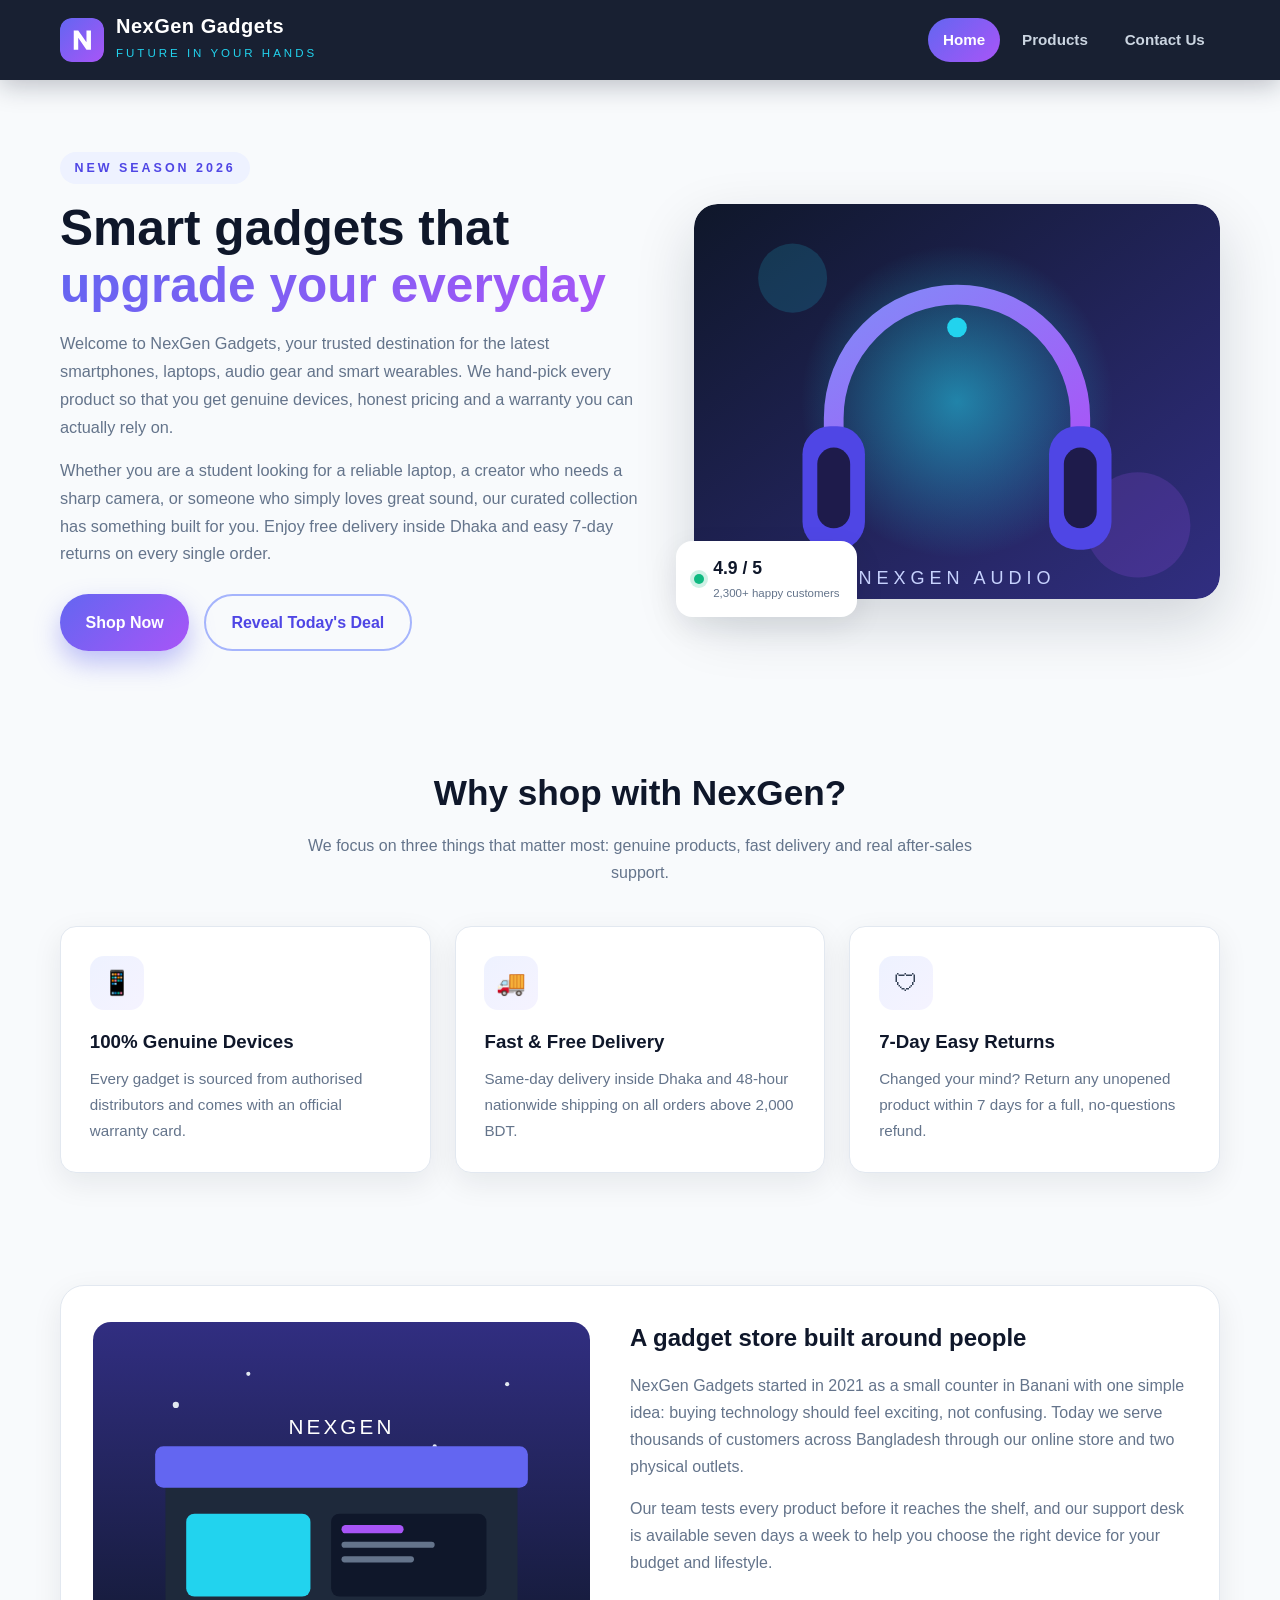
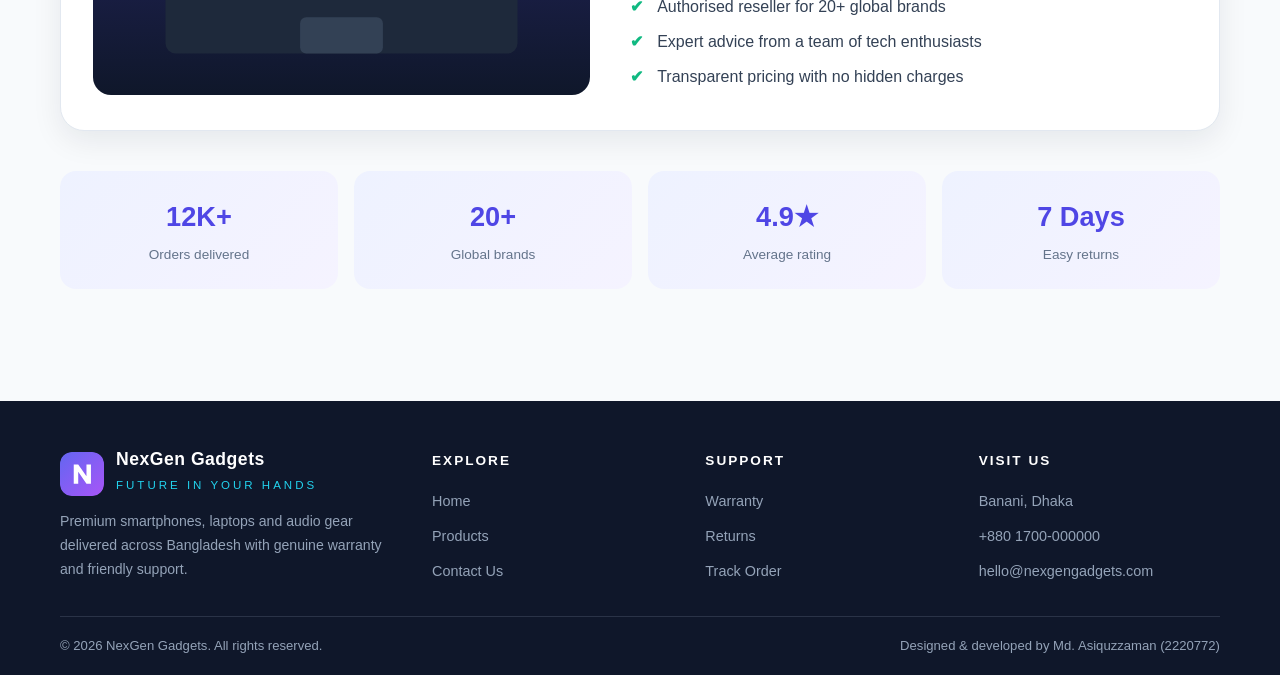
==== index.html @ f7aaba7d "Build home page with flex hero, feature cards, story section and 2 onclick buttons" ====
<!DOCTYPE html>
<html lang="en">
<head>
    <meta charset="UTF-8">
    <meta name="viewport" content="width=device-width, initial-scale=1.0">
    <meta name="description" content="NexGen Gadgets - premium smartphones, laptops, audio gear and wearables at the best prices in Bangladesh.">
    <title>NexGen Gadgets - Home</title>
    <link rel="stylesheet" href="style.css">
</head>
<body>
<!-- Md. Asiquzzaman, ID: 2220772 -->

    <header class="site-header">
        <div class="container header-inner">
            <a class="brand" href="index.html">
                <img src="images/logo.svg" alt="NexGen Gadgets logo">
                <div class="brand-text">
                    <h1>NexGen Gadgets</h1>
                    <span>Future In Your Hands</span>
                </div>
            </a>
            <nav class="navbar" aria-label="Main navigation">
                <ul>
                    <li><a class="active" href="index.html">Home</a></li>
                    <li><a href="products.html">Products</a></li>
                    <li><a href="contact.html">Contact Us</a></li>
                </ul>
            </nav>
        </div>
    </header>

    <main>
        <section class="container hero">
            <div class="hero-text">
                <span class="eyebrow">New Season 2026</span>
                <h2>Smart gadgets that <span>upgrade your everyday</span></h2>
                <p>
                    Welcome to NexGen Gadgets, your trusted destination for the latest
                    smartphones, laptops, audio gear and smart wearables. We hand-pick every
                    product so that you get genuine devices, honest pricing and a warranty
                    you can actually rely on.
                </p>
                <p>
                    Whether you are a student looking for a reliable laptop, a creator who
                    needs a sharp camera, or someone who simply loves great sound, our
                    curated collection has something built for you. Enjoy free delivery inside
                    Dhaka and easy 7-day returns on every single order.
                </p>
                <div class="hero-actions">
                    <button class="btn btn-primary" onclick="goToProducts()">Shop Now</button>
                    <button class="btn btn-outline" onclick="showDeal()">Reveal Today's Deal</button>
                </div>
            </div>
            <div class="hero-media">
                <img src="images/hero.svg" alt="Premium NexGen wireless headphones">
                <div class="hero-badge">
                    <span class="dot"></span>
                    <div>
                        <strong>4.9 / 5</strong>
                        <small>2,300+ happy customers</small>
                    </div>
                </div>
            </div>
        </section>

        <section class="container section" aria-labelledby="why-title">
            <div class="section-head">
                <h2 id="why-title">Why shop with NexGen?</h2>
                <p>We focus on three things that matter most: genuine products, fast delivery and real after-sales support.</p>
            </div>
            <div class="feature-row">
                <article class="feature-card">
                    <div class="feature-icon" aria-hidden="true">&#128241;</div>
                    <h3>100% Genuine Devices</h3>
                    <p>Every gadget is sourced from authorised distributors and comes with an official warranty card.</p>
                </article>
                <article class="feature-card">
                    <div class="feature-icon" aria-hidden="true">&#128666;</div>
                    <h3>Fast &amp; Free Delivery</h3>
                    <p>Same-day delivery inside Dhaka and 48-hour nationwide shipping on all orders above 2,000 BDT.</p>
                </article>
                <article class="feature-card">
                    <div class="feature-icon" aria-hidden="true">&#128737;</div>
                    <h3>7-Day Easy Returns</h3>
                    <p>Changed your mind? Return any unopened product within 7 days for a full, no-questions refund.</p>
                </article>
            </div>
        </section>

        <section class="container section" aria-labelledby="story-title">
            <div class="story">
                <div class="story-media">
                    <img src="images/contact-store.svg" alt="NexGen Gadgets flagship store at night">
                </div>
                <div class="story-body">
                    <h2 id="story-title">A gadget store built around people</h2>
                    <p>
                        NexGen Gadgets started in 2021 as a small counter in Banani with one simple
                        idea: buying technology should feel exciting, not confusing. Today we serve
                        thousands of customers across Bangladesh through our online store and two
                        physical outlets.
                    </p>
                    <p>
                        Our team tests every product before it reaches the shelf, and our support
                        desk is available seven days a week to help you choose the right device for
                        your budget and lifestyle.
                    </p>
                    <ul class="story-list">
                        <li>Authorised reseller for 20+ global brands</li>
                        <li>Expert advice from a team of tech enthusiasts</li>
                        <li>Transparent pricing with no hidden charges</li>
                    </ul>
                </div>
            </div>
            <div class="stats">
                <div class="stat"><strong>12K+</strong><span>Orders delivered</span></div>
                <div class="stat"><strong>20+</strong><span>Global brands</span></div>
                <div class="stat"><strong>4.9&#9733;</strong><span>Average rating</span></div>
                <div class="stat"><strong>7 Days</strong><span>Easy returns</span></div>
            </div>
        </section>
    </main>

    <footer class="site-footer">
        <div class="container footer-inner">
            <div class="footer-brand">
                <a class="brand" href="index.html">
                    <img src="images/logo.svg" alt="NexGen Gadgets logo">
                    <div class="brand-text">
                        <h1>NexGen Gadgets</h1>
                        <span>Future In Your Hands</span>
                    </div>
                </a>
                <p>Premium smartphones, laptops and audio gear delivered across Bangladesh with genuine warranty and friendly support.</p>
            </div>
            <div class="footer-col">
                <h4>Explore</h4>
                <ul>
                    <li><a href="index.html">Home</a></li>
                    <li><a href="products.html">Products</a></li>
                    <li><a href="contact.html">Contact Us</a></li>
                </ul>
            </div>
            <div class="footer-col">
                <h4>Support</h4>
                <ul>
                    <li><a href="contact.html">Warranty</a></li>
                    <li><a href="contact.html">Returns</a></li>
                    <li><a href="contact.html">Track Order</a></li>
                </ul>
            </div>
            <div class="footer-col">
                <h4>Visit Us</h4>
                <ul>
                    <li><a href="contact.html">Banani, Dhaka</a></li>
                    <li><a href="contact.html">+880 1700-000000</a></li>
                    <li><a href="contact.html">hello@nexgengadgets.com</a></li>
                </ul>
            </div>
        </div>
        <div class="container footer-bottom">
            <span>&copy; 2026 NexGen Gadgets. All rights reserved.</span>
            <span>Designed &amp; developed by Md. Asiquzzaman (2220772)</span>
        </div>
    </footer>

    <div id="toast" class="toast" role="status" aria-live="polite"></div>
    <script src="script.js"></script>
</body>
</html>
---- style.css ----
/* ===========================================================
   NexGen Gadgets - Main Stylesheet
   Author: Md. Asiquzzaman (ID: 2220772)
   =========================================================== */

:root {
    --brand: #6366f1;
    --brand-dark: #4f46e5;
    --brand-light: #a5b4fc;
    --accent: #22d3ee;
    --violet: #a855f7;
    --ink: #0f172a;
    --ink-soft: #334155;
    --muted: #64748b;
    --bg: #f8fafc;
    --surface: #ffffff;
    --line: #e2e8f0;
    --success: #10b981;
    --radius: 16px;
    --shadow: 0 10px 30px rgba(15, 23, 42, 0.08);
    --shadow-lg: 0 24px 60px rgba(15, 23, 42, 0.16);
    --max: 1160px;
}

* {
    margin: 0;
    padding: 0;
    box-sizing: border-box;
}

html {
    scroll-behavior: smooth;
}

body {
    font-family: "Segoe UI", Arial, Helvetica, sans-serif;
    color: var(--ink-soft);
    background: var(--bg);
    line-height: 1.7;
    min-height: 100vh;
    display: flex;
    flex-direction: column;
}

img {
    max-width: 100%;
    display: block;
}

a {
    color: inherit;
    text-decoration: none;
}

main {
    flex: 1;
}

.container {
    width: min(100% - 2.5rem, var(--max));
    margin-inline: auto;
}

/* ---------- Header ---------- */
.site-header {
    background: rgba(15, 23, 42, 0.96);
    color: #ffffff;
    position: sticky;
    top: 0;
    z-index: 50;
    backdrop-filter: blur(8px);
    box-shadow: 0 6px 24px rgba(15, 23, 42, 0.25);
}

.header-inner {
    display: flex;
    align-items: center;
    justify-content: space-between;
    gap: 1rem;
    padding: 0.9rem 0;
    flex-wrap: wrap;
}

.brand {
    display: flex;
    align-items: center;
    gap: 0.75rem;
}

.brand img {
    width: 44px;
    height: 44px;
    border-radius: 12px;
}

.brand-text h1 {
    font-size: 1.25rem;
    letter-spacing: 0.5px;
    line-height: 1.2;
    color: #ffffff;
}

.brand-text span {
    font-size: 0.72rem;
    letter-spacing: 3px;
    text-transform: uppercase;
    color: var(--accent);
}

/* ---------- Navigation bar (with hover effect) ---------- */
.navbar ul {
    list-style: none;
    display: flex;
    align-items: center;
    gap: 0.4rem;
}

.navbar a {
    position: relative;
    display: inline-block;
    padding: 0.55rem 0.95rem;
    border-radius: 999px;
    font-weight: 600;
    font-size: 0.95rem;
    color: #cbd5e1;
    transition: color 0.25s ease, background-color 0.25s ease;
}

.navbar a::after {
    content: "";
    position: absolute;
    left: 0.95rem;
    right: 0.95rem;
    bottom: 0.3rem;
    height: 2px;
    background: linear-gradient(90deg, var(--accent), var(--violet));
    transform: scaleX(0);
    transform-origin: left;
    transition: transform 0.28s ease;
}

.navbar a:hover,
.navbar a:focus-visible {
    color: #ffffff;
    background: rgba(99, 102, 241, 0.22);
}

.navbar a:hover::after,
.navbar a:focus-visible::after {
    transform: scaleX(1);
}

.navbar a.active {
    color: #ffffff;
    background: linear-gradient(135deg, var(--brand), var(--violet));
}

.navbar a.active::after {
    display: none;
}

/* ---------- Buttons ---------- */
.btn {
    display: inline-flex;
    align-items: center;
    justify-content: center;
    gap: 0.5rem;
    border: none;
    cursor: pointer;
    font: inherit;
    font-weight: 700;
    padding: 0.8rem 1.6rem;
    border-radius: 999px;
    transition: transform 0.2s ease, box-shadow 0.25s ease, background 0.25s ease;
}

.btn:hover {
    transform: translateY(-2px);
}

.btn:active {
    transform: translateY(0);
}

.btn-primary {
    background: linear-gradient(135deg, var(--brand), var(--violet));
    color: #ffffff;
    box-shadow: 0 12px 26px rgba(99, 102, 241, 0.4);
}

.btn-primary:hover {
    box-shadow: 0 18px 34px rgba(168, 85, 247, 0.45);
}

.btn-outline {
    background: transparent;
    color: var(--brand-dark);
    border: 2px solid var(--brand-light);
}

.btn-outline:hover {
    background: var(--brand);
    color: #ffffff;
    border-color: var(--brand);
}

.btn-add {
    width: 100%;
    background: var(--ink);
    color: #ffffff;
    padding: 0.7rem 1rem;
    border-radius: 12px;
}

.btn-add:hover {
    background: linear-gradient(135deg, var(--brand), var(--violet));
}

/* ---------- Hero (display: flex) ---------- */
.hero {
    display: flex;
    align-items: center;
    justify-content: space-between;
    gap: 3rem;
    padding: 4.5rem 0 3.5rem;
    flex-wrap: wrap;
}

.hero-text {
    flex: 1 1 420px;
}

.hero-text .eyebrow {
    display: inline-block;
    font-size: 0.78rem;
    font-weight: 700;
    letter-spacing: 3px;
    text-transform: uppercase;
    color: var(--brand-dark);
    background: #eef2ff;
    padding: 0.35rem 0.9rem;
    border-radius: 999px;
    margin-bottom: 1rem;
}

.hero-text h2 {
    font-size: clamp(2rem, 4vw, 3.1rem);
    color: var(--ink);
    line-height: 1.15;
    margin-bottom: 1rem;
}

.hero-text h2 span {
    background: linear-gradient(135deg, var(--brand), var(--violet));
    -webkit-background-clip: text;
    background-clip: text;
    color: transparent;
}

.hero-text p {
    margin-bottom: 1rem;
    color: var(--muted);
    font-size: 1.02rem;
}

.hero-actions {
    display: flex;
    flex-wrap: wrap;
    gap: 0.9rem;
    margin-top: 1.6rem;
}

.hero-media {
    flex: 1 1 360px;
    position: relative;
}

.hero-media img {
    width: 100%;
    border-radius: 24px;
    box-shadow: var(--shadow-lg);
}

.hero-badge {
    position: absolute;
    bottom: -18px;
    left: -18px;
    background: var(--surface);
    border-radius: 16px;
    padding: 0.8rem 1.1rem;
    box-shadow: var(--shadow);
    display: flex;
    align-items: center;
    gap: 0.6rem;
}

.hero-badge strong {
    color: var(--ink);
    font-size: 1.1rem;
}

.hero-badge small {
    display: block;
    color: var(--muted);
    font-size: 0.72rem;
}

.dot {
    width: 10px;
    height: 10px;
    border-radius: 50%;
    background: var(--success);
    box-shadow: 0 0 0 4px rgba(16, 185, 129, 0.2);
}

/* ---------- Sections ---------- */
.section {
    padding: 3.5rem 0;
}

.section-head {
    max-width: 680px;
    margin: 0 auto 2.5rem;
    text-align: center;
}

.section-head h2 {
    font-size: clamp(1.6rem, 3vw, 2.2rem);
    color: var(--ink);
    margin-bottom: 0.6rem;
}

.section-head p {
    color: var(--muted);
}

/* ---------- Feature cards (display: flex) ---------- */
.feature-row {
    display: flex;
    gap: 1.5rem;
    flex-wrap: wrap;
}

.feature-card {
    flex: 1 1 280px;
    background: var(--surface);
    border: 1px solid var(--line);
    border-radius: var(--radius);
    padding: 1.8rem;
    box-shadow: var(--shadow);
    transition: transform 0.25s ease, box-shadow 0.25s ease;
}

.feature-card:hover {
    transform: translateY(-6px);
    box-shadow: var(--shadow-lg);
}

.feature-icon {
    width: 54px;
    height: 54px;
    display: grid;
    place-items: center;
    border-radius: 14px;
    background: linear-gradient(135deg, #eef2ff, #f5f3ff);
    font-size: 1.5rem;
    margin-bottom: 1rem;
}

.feature-card h3 {
    color: var(--ink);
    margin-bottom: 0.5rem;
}

.feature-card p {
    color: var(--muted);
    font-size: 0.95rem;
}

/* ---------- Story block (image + text) ---------- */
.story {
    display: flex;
    align-items: center;
    gap: 2.5rem;
    flex-wrap: wrap;
    background: var(--surface);
    border: 1px solid var(--line);
    border-radius: 24px;
    padding: 2rem;
    box-shadow: var(--shadow);
}

.story-media {
    flex: 1 1 320px;
}

.story-media img {
    border-radius: 18px;
}

.story-body {
    flex: 1 1 380px;
}

.story-body h2 {
    color: var(--ink);
    margin-bottom: 0.8rem;
}

.story-body p {
    color: var(--muted);
    margin-bottom: 0.9rem;
}

.story-list {
    list-style: none;
    margin-top: 1rem;
}

.story-list li {
    padding-left: 1.7rem;
    position: relative;
    margin-bottom: 0.5rem;
    color: var(--ink-soft);
}

.story-list li::before {
    content: "\2714";
    position: absolute;
    left: 0;
    color: var(--success);
    font-weight: 700;
}

/* ---------- Stats strip ---------- */
.stats {
    display: flex;
    flex-wrap: wrap;
    gap: 1rem;
    margin-top: 2.5rem;
}

.stat {
    flex: 1 1 160px;
    text-align: center;
    background: linear-gradient(135deg, #eef2ff, #f5f3ff);
    border-radius: var(--radius);
    padding: 1.4rem 1rem;
}

.stat strong {
    display: block;
    font-size: 1.7rem;
    color: var(--brand-dark);
}

.stat span {
    font-size: 0.85rem;
    color: var(--muted);
}

/* ---------- Page banner ---------- */
.page-banner {
    background: radial-gradient(circle at 20% 20%, #312e81, #0f172a 70%);
    color: #ffffff;
    padding: 3rem 0;
}

.page-banner h2 {
    font-size: clamp(1.8rem, 4vw, 2.6rem);
    margin-bottom: 0.5rem;
}

.page-banner p {
    color: #c7d2fe;
    max-width: 640px;
}

.page-banner .pill {
    display: inline-block;
    background: rgba(34, 211, 238, 0.16);
    color: var(--accent);
    border: 1px solid rgba(34, 211, 238, 0.4);
    border-radius: 999px;
    padding: 0.3rem 0.9rem;
    font-size: 0.75rem;
    letter-spacing: 2px;
    text-transform: uppercase;
    margin-bottom: 1rem;
}

/* ---------- Products (display: grid) ---------- */
.product-toolbar {
    display: flex;
    align-items: center;
    justify-content: space-between;
    gap: 1rem;
    flex-wrap: wrap;
    margin-bottom: 1.8rem;
}

.cart-pill {
    display: inline-flex;
    align-items: center;
    gap: 0.5rem;
    background: var(--surface);
    border: 1px solid var(--line);
    border-radius: 999px;
    padding: 0.55rem 1.1rem;
    font-weight: 700;
    color: var(--ink);
    box-shadow: var(--shadow);
}

.cart-pill span {
    background: linear-gradient(135deg, var(--brand), var(--violet));
    color: #ffffff;
    border-radius: 999px;
    min-width: 26px;
    height: 26px;
    display: inline-grid;
    place-items: center;
    font-size: 0.8rem;
    padding: 0 0.35rem;
}

.product-grid {
    display: grid;
    grid-template-columns: repeat(auto-fill, minmax(250px, 1fr));
    gap: 1.6rem;
}

.product-card {
    background: var(--surface);
    border: 1px solid var(--line);
    border-radius: var(--radius);
    overflow: hidden;
    box-shadow: var(--shadow);
    display: flex;
    flex-direction: column;
    transition: transform 0.25s ease, box-shadow 0.25s ease;
}

.product-card:hover {
    transform: translateY(-6px);
    box-shadow: var(--shadow-lg);
}

.product-card .thumb {
    background: #eef2ff;
    padding: 0.6rem;
}

.product-card .thumb img {
    width: 100%;
    border-radius: 12px;
}

.product-body {
    padding: 1.2rem 1.25rem 1.4rem;
    display: flex;
    flex-direction: column;
    gap: 0.5rem;
    flex: 1;
}

.product-body .tag {
    align-self: flex-start;
    font-size: 0.68rem;
    font-weight: 700;
    letter-spacing: 1.5px;
    text-transform: uppercase;
    color: var(--brand-dark);
    background: #eef2ff;
    border-radius: 999px;
    padding: 0.2rem 0.7rem;
}

.product-body h3 {
    color: var(--ink);
    font-size: 1.1rem;
}

.product-body p {
    color: var(--muted);
    font-size: 0.9rem;
    flex: 1;
}

.price-row {
    display: flex;
    align-items: center;
    justify-content: space-between;
    margin-top: 0.3rem;
}

.price {
    font-size: 1.2rem;
    font-weight: 800;
    color: var(--ink);
}

.rating {
    color: #f59e0b;
    font-size: 0.85rem;
}

/* ---------- Contact ---------- */
.contact-layout {
    display: grid;
    grid-template-columns: 1.1fr 0.9fr;
    gap: 2rem;
    align-items: start;
}

.contact-card {
    background: var(--surface);
    border: 1px solid var(--line);
    border-radius: 24px;
    padding: 2rem;
    box-shadow: var(--shadow);
}

.contact-card h2 {
    color: var(--ink);
    margin-bottom: 0.5rem;
}

.contact-card > p {
    color: var(--muted);
    margin-bottom: 1.4rem;
}

.form-grid {
    display: grid;
    grid-template-columns: repeat(2, minmax(0, 1fr));
    gap: 1rem;
}

.field {
    display: flex;
    flex-direction: column;
    gap: 0.35rem;
}

.field.full {
    grid-column: 1 / -1;
}

.field label {
    font-size: 0.85rem;
    font-weight: 700;
    color: var(--ink);
}

.field input,
.field textarea,
.field select {
    font: inherit;
    color: var(--ink);
    background: #f8fafc;
    border: 1px solid var(--line);
    border-radius: 12px;
    padding: 0.7rem 0.9rem;
    outline: none;
    transition: border-color 0.2s ease, box-shadow 0.2s ease;
}

.field input:focus,
.field textarea:focus,
.field select:focus {
    border-color: var(--brand);
    box-shadow: 0 0 0 4px rgba(99, 102, 241, 0.15);
}

.field textarea {
    resize: vertical;
    min-height: 120px;
}

.form-actions {
    grid-column: 1 / -1;
    display: flex;
    flex-wrap: wrap;
    gap: 0.8rem;
    margin-top: 0.4rem;
}

.contact-media {
    display: grid;
    gap: 1.2rem;
}

.contact-media figure {
    background: var(--surface);
    border: 1px solid var(--line);
    border-radius: 20px;
    overflow: hidden;
    box-shadow: var(--shadow);
}

.contact-media img {
    width: 100%;
}

.contact-media figcaption {
    padding: 0.8rem 1.1rem;
    font-size: 0.85rem;
    color: var(--muted);
}

.info-list {
    list-style: none;
    display: grid;
    gap: 0.9rem;
    margin-top: 1.5rem;
}

.info-list li {
    display: flex;
    gap: 0.8rem;
    align-items: flex-start;
    color: var(--ink-soft);
}

.info-list .ico {
    width: 38px;
    height: 38px;
    flex: none;
    display: grid;
    place-items: center;
    border-radius: 10px;
    background: #eef2ff;
    font-size: 1.05rem;
}

.info-list strong {
    display: block;
    color: var(--ink);
    font-size: 0.9rem;
}

.info-list small {
    color: var(--muted);
}

/* ---------- Footer ---------- */
.site-footer {
    background: var(--ink);
    color: #cbd5e1;
    margin-top: 3.5rem;
}

.footer-inner {
    display: flex;
    flex-wrap: wrap;
    gap: 2rem;
    justify-content: space-between;
    padding: 3rem 0 2rem;
}

.footer-brand {
    flex: 1 1 260px;
    max-width: 340px;
}

.footer-brand .brand-text h1 {
    font-size: 1.1rem;
}

.footer-brand p {
    font-size: 0.88rem;
    color: #94a3b8;
    margin-top: 0.8rem;
}

.footer-col {
    flex: 1 1 150px;
}

.footer-col h4 {
    color: #ffffff;
    font-size: 0.85rem;
    letter-spacing: 2px;
    text-transform: uppercase;
    margin-bottom: 0.9rem;
}

.footer-col ul {
    list-style: none;
    display: grid;
    gap: 0.5rem;
}

.footer-col a {
    font-size: 0.9rem;
    color: #94a3b8;
    transition: color 0.2s ease, padding-left 0.2s ease;
}

.footer-col a:hover {
    color: var(--accent);
    padding-left: 4px;
}

.footer-bottom {
    border-top: 1px solid rgba(148, 163, 184, 0.2);
    padding: 1.1rem 0;
    font-size: 0.82rem;
    color: #94a3b8;
    display: flex;
    flex-wrap: wrap;
    gap: 0.6rem;
    justify-content: space-between;
}

/* ---------- Toast ---------- */
.toast {
    position: fixed;
    left: 50%;
    bottom: 30px;
    transform: translate(-50%, 120%);
    background: var(--ink);
    color: #ffffff;
    padding: 0.85rem 1.4rem;
    border-radius: 999px;
    box-shadow: var(--shadow-lg);
    font-weight: 600;
    font-size: 0.92rem;
    opacity: 0;
    transition: transform 0.35s ease, opacity 0.35s ease;
    z-index: 100;
    pointer-events: none;
}

.toast.show {
    transform: translate(-50%, 0);
    opacity: 1;
}

/* ---------- Responsive ---------- */
@media (max-width: 900px) {
    .contact-layout {
        grid-template-columns: 1fr;
    }
}

@media (max-width: 720px) {
    .header-inner {
        justify-content: center;
        text-align: center;
    }

    .navbar ul {
        flex-wrap: wrap;
        justify-content: center;
    }

    .hero {
        padding-top: 3rem;
    }

    .hero-badge {
        left: 12px;
        bottom: -14px;
    }

    .form-grid {
        grid-template-columns: 1fr;
    }

    .story {
        padding: 1.4rem;
    }
}
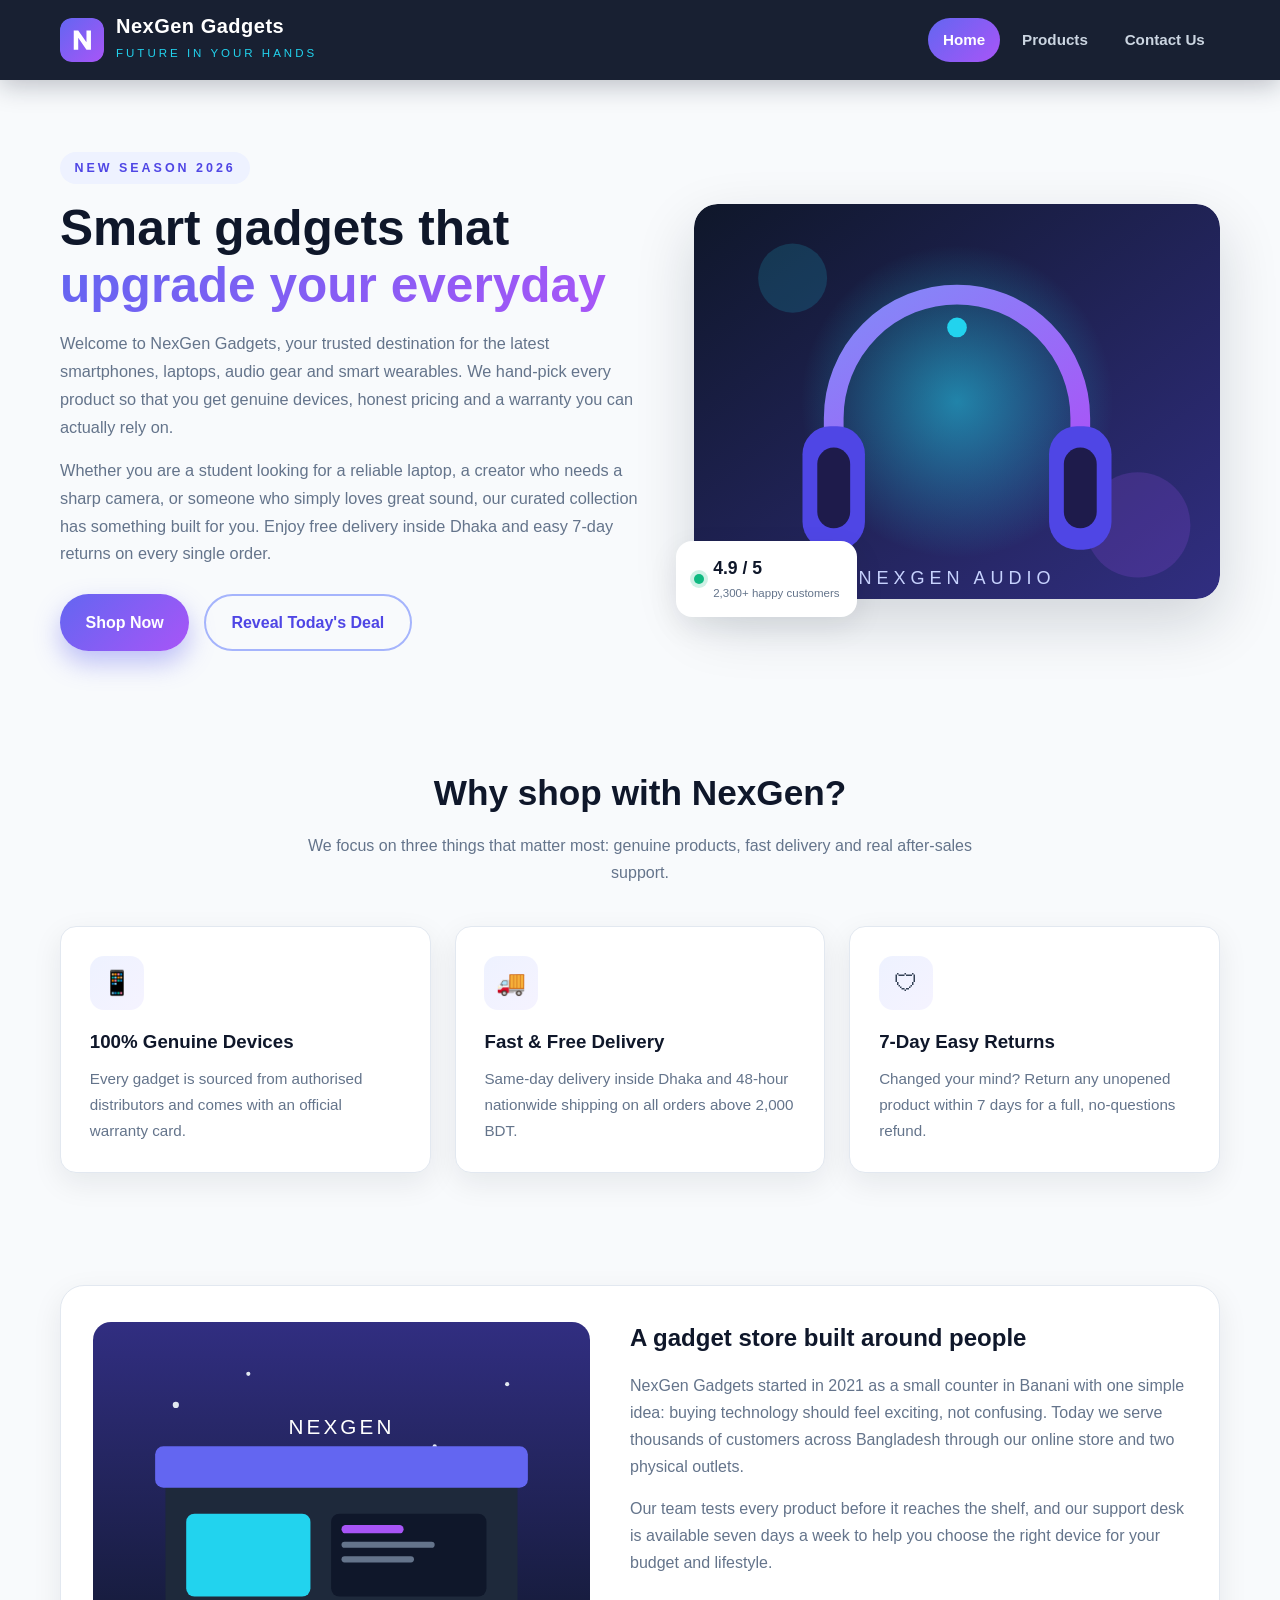
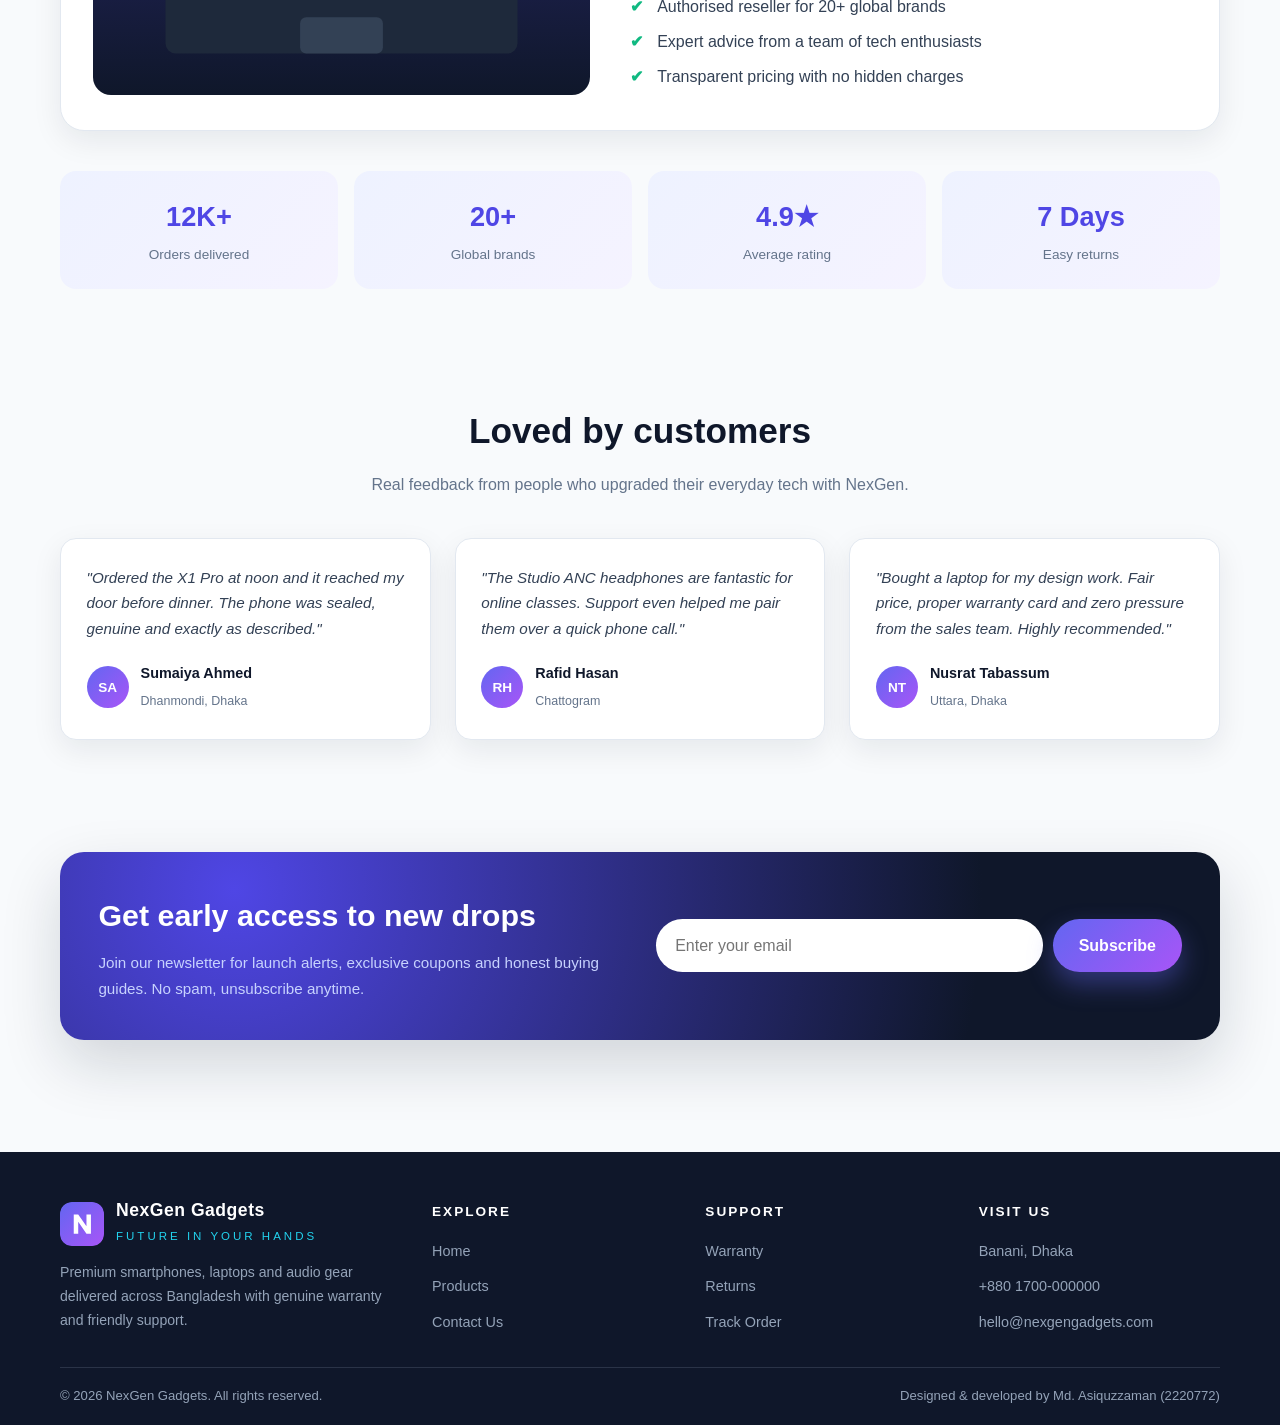
==== commit 644cc971: "Add customer reviews and newsletter subscription section to home" ====
--- a/index.html
+++ b/index.html
@@ -119,6 +119,59 @@
                 <div class="stat"><strong>7 Days</strong><span>Easy returns</span></div>
             </div>
         </section>
+
+        <section class="container section" aria-labelledby="reviews-title">
+            <div class="section-head">
+                <h2 id="reviews-title">Loved by customers</h2>
+                <p>Real feedback from people who upgraded their everyday tech with NexGen.</p>
+            </div>
+            <div class="feature-row">
+                <article class="review-card">
+                    <p class="review-text">"Ordered the X1 Pro at noon and it reached my door before dinner. The phone was sealed, genuine and exactly as described."</p>
+                    <div class="review-author">
+                        <span class="avatar">SA</span>
+                        <div>
+                            <strong>Sumaiya Ahmed</strong>
+                            <small>Dhanmondi, Dhaka</small>
+                        </div>
+                    </div>
+                </article>
+                <article class="review-card">
+                    <p class="review-text">"The Studio ANC headphones are fantastic for online classes. Support even helped me pair them over a quick phone call."</p>
+                    <div class="review-author">
+                        <span class="avatar">RH</span>
+                        <div>
+                            <strong>Rafid Hasan</strong>
+                            <small>Chattogram</small>
+                        </div>
+                    </div>
+                </article>
+                <article class="review-card">
+                    <p class="review-text">"Bought a laptop for my design work. Fair price, proper warranty card and zero pressure from the sales team. Highly recommended."</p>
+                    <div class="review-author">
+                        <span class="avatar">NT</span>
+                        <div>
+                            <strong>Nusrat Tabassum</strong>
+                            <small>Uttara, Dhaka</small>
+                        </div>
+                    </div>
+                </article>
+            </div>
+        </section>
+
+        <section class="container section">
+            <div class="newsletter">
+                <div>
+                    <h2>Get early access to new drops</h2>
+                    <p>Join our newsletter for launch alerts, exclusive coupons and honest buying guides. No spam, unsubscribe anytime.</p>
+                </div>
+                <form class="newsletter-form" onsubmit="return subscribeNewsletter()">
+                    <label class="sr-only" for="newsletterEmail">Email address</label>
+                    <input type="email" id="newsletterEmail" placeholder="Enter your email" required>
+                    <button type="button" class="btn btn-primary" onclick="subscribeNewsletter()">Subscribe</button>
+                </form>
+            </div>
+        </section>
     </main>
 
     <footer class="site-footer">
--- a/style.css
+++ b/style.css
@@ -873,3 +873,191 @@
         padding: 1.4rem;
     }
 }
+
+/* ---------- Accessibility & motion ---------- */
+a:focus-visible,
+button:focus-visible,
+input:focus-visible,
+select:focus-visible,
+textarea:focus-visible {
+    outline: 3px solid var(--accent);
+    outline-offset: 2px;
+}
+
+@media (prefers-reduced-motion: reduce) {
+    html {
+        scroll-behavior: auto;
+    }
+
+    *,
+    *::before,
+    *::after {
+        transition: none !important;
+        animation: none !important;
+    }
+}
+
+/* ---------- Small phones ---------- */
+@media (max-width: 480px) {
+    .container {
+        width: min(100% - 1.5rem, var(--max));
+    }
+
+    .brand img {
+        width: 38px;
+        height: 38px;
+    }
+
+    .brand-text h1 {
+        font-size: 1.05rem;
+    }
+
+    .navbar a {
+        padding: 0.45rem 0.7rem;
+        font-size: 0.88rem;
+    }
+
+    .hero-text h2 {
+        font-size: 1.7rem;
+    }
+
+    .hero-actions .btn {
+        width: 100%;
+    }
+
+    .stats {
+        display: grid;
+        grid-template-columns: repeat(2, minmax(0, 1fr));
+    }
+
+    .contact-card {
+        padding: 1.3rem;
+    }
+
+    .footer-inner {
+        gap: 1.4rem;
+    }
+}
+
+/* ---------- Reviews ---------- */
+.review-card {
+    flex: 1 1 280px;
+    background: var(--surface);
+    border: 1px solid var(--line);
+    border-radius: var(--radius);
+    padding: 1.6rem;
+    box-shadow: var(--shadow);
+    display: flex;
+    flex-direction: column;
+    justify-content: space-between;
+    gap: 1.2rem;
+    transition: transform 0.25s ease, box-shadow 0.25s ease;
+}
+
+.review-card:hover {
+    transform: translateY(-6px);
+    box-shadow: var(--shadow-lg);
+}
+
+.review-text {
+    color: var(--ink-soft);
+    font-size: 0.95rem;
+    font-style: italic;
+}
+
+.review-author {
+    display: flex;
+    align-items: center;
+    gap: 0.75rem;
+}
+
+.avatar {
+    width: 42px;
+    height: 42px;
+    flex: none;
+    display: grid;
+    place-items: center;
+    border-radius: 50%;
+    background: linear-gradient(135deg, var(--brand), var(--violet));
+    color: #ffffff;
+    font-weight: 700;
+    font-size: 0.85rem;
+}
+
+.review-author strong {
+    display: block;
+    color: var(--ink);
+    font-size: 0.9rem;
+}
+
+.review-author small {
+    color: var(--muted);
+    font-size: 0.78rem;
+}
+
+/* ---------- Newsletter ---------- */
+.newsletter {
+    display: flex;
+    align-items: center;
+    justify-content: space-between;
+    gap: 2rem;
+    flex-wrap: wrap;
+    background: radial-gradient(circle at 15% 20%, #4f46e5, #0f172a 75%);
+    color: #ffffff;
+    border-radius: 24px;
+    padding: 2.4rem;
+    box-shadow: var(--shadow-lg);
+}
+
+.newsletter > div {
+    flex: 1 1 320px;
+}
+
+.newsletter h2 {
+    font-size: clamp(1.4rem, 3vw, 1.9rem);
+    margin-bottom: 0.5rem;
+}
+
+.newsletter p {
+    color: #c7d2fe;
+    font-size: 0.95rem;
+}
+
+.newsletter-form {
+    flex: 1 1 320px;
+    display: flex;
+    gap: 0.6rem;
+    flex-wrap: wrap;
+}
+
+.newsletter-form input {
+    flex: 1 1 200px;
+    font: inherit;
+    color: var(--ink);
+    border: none;
+    border-radius: 999px;
+    padding: 0.8rem 1.2rem;
+    outline: none;
+}
+
+.newsletter-form input:focus {
+    box-shadow: 0 0 0 4px rgba(34, 211, 238, 0.45);
+}
+
+.sr-only {
+    position: absolute;
+    width: 1px;
+    height: 1px;
+    padding: 0;
+    margin: -1px;
+    overflow: hidden;
+    clip: rect(0, 0, 0, 0);
+    white-space: nowrap;
+    border: 0;
+}
+
+@media (max-width: 720px) {
+    .newsletter {
+        padding: 1.6rem;
+    }
+}
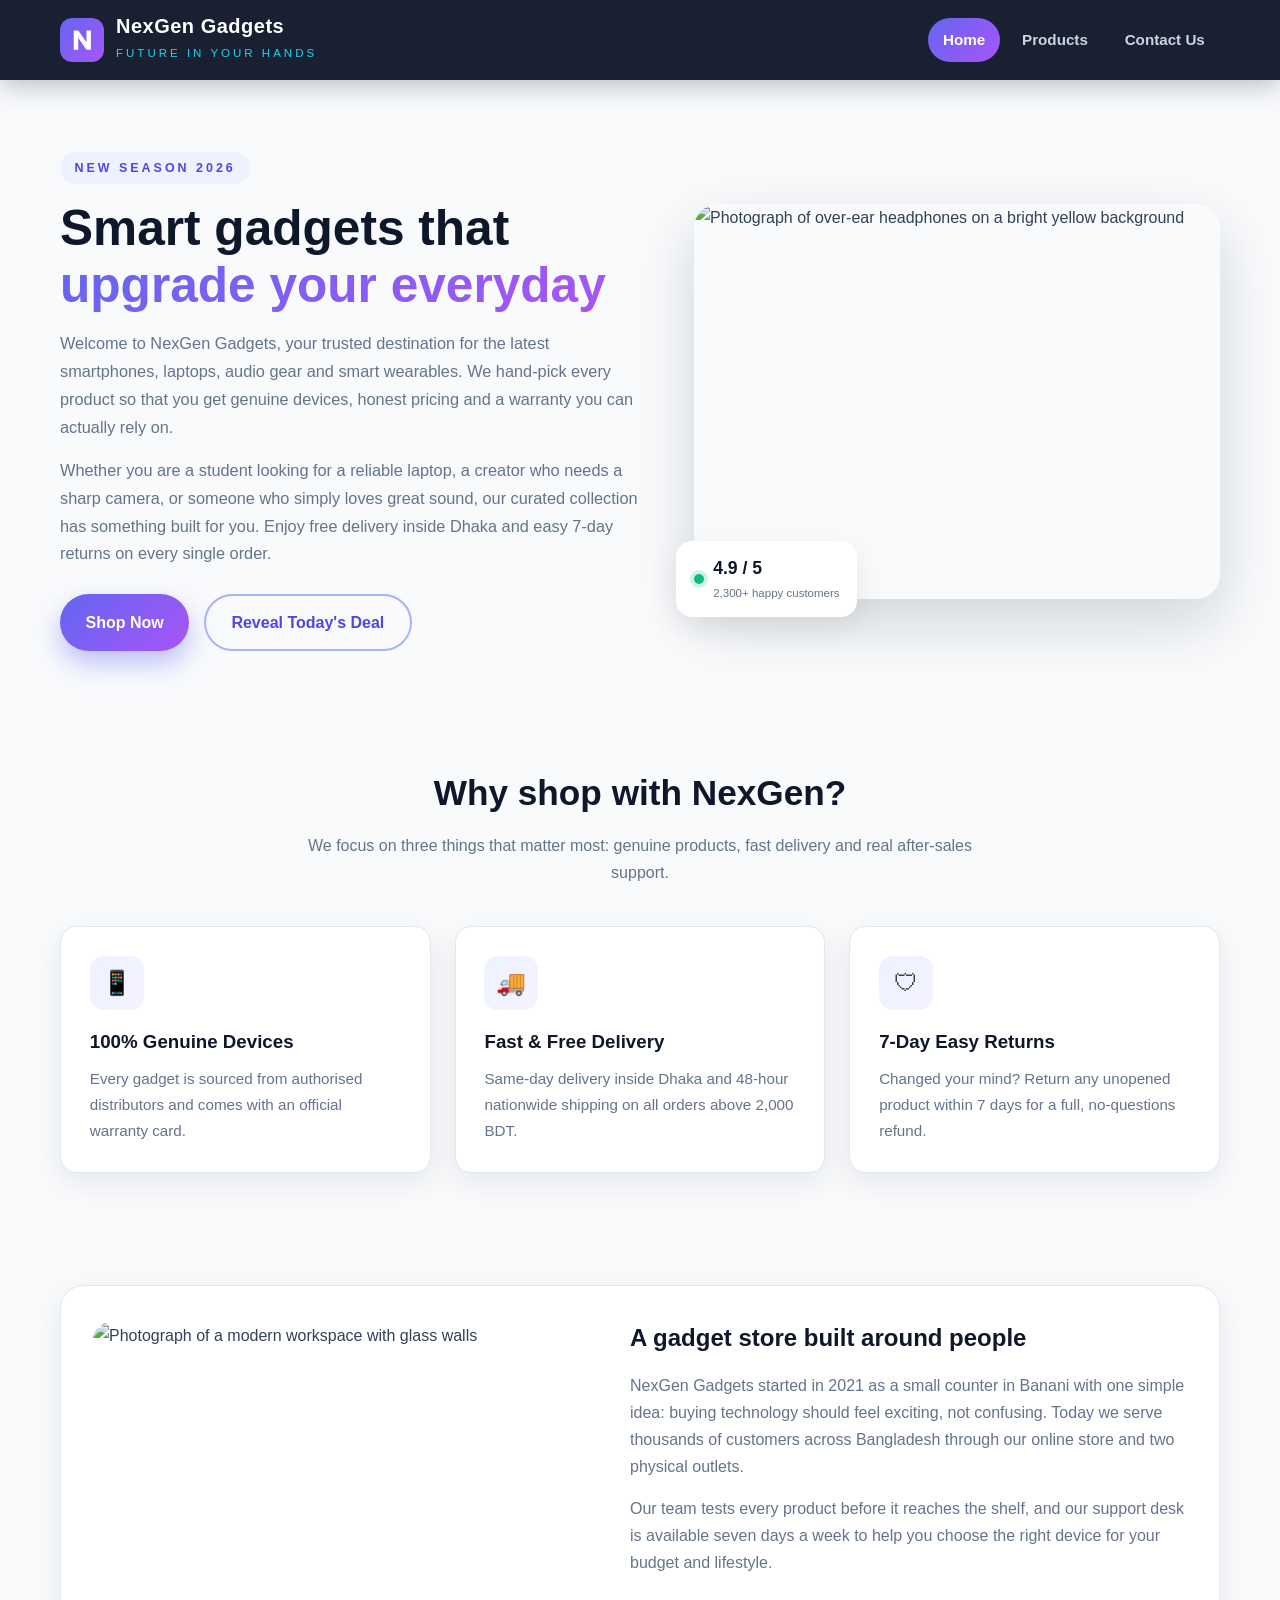
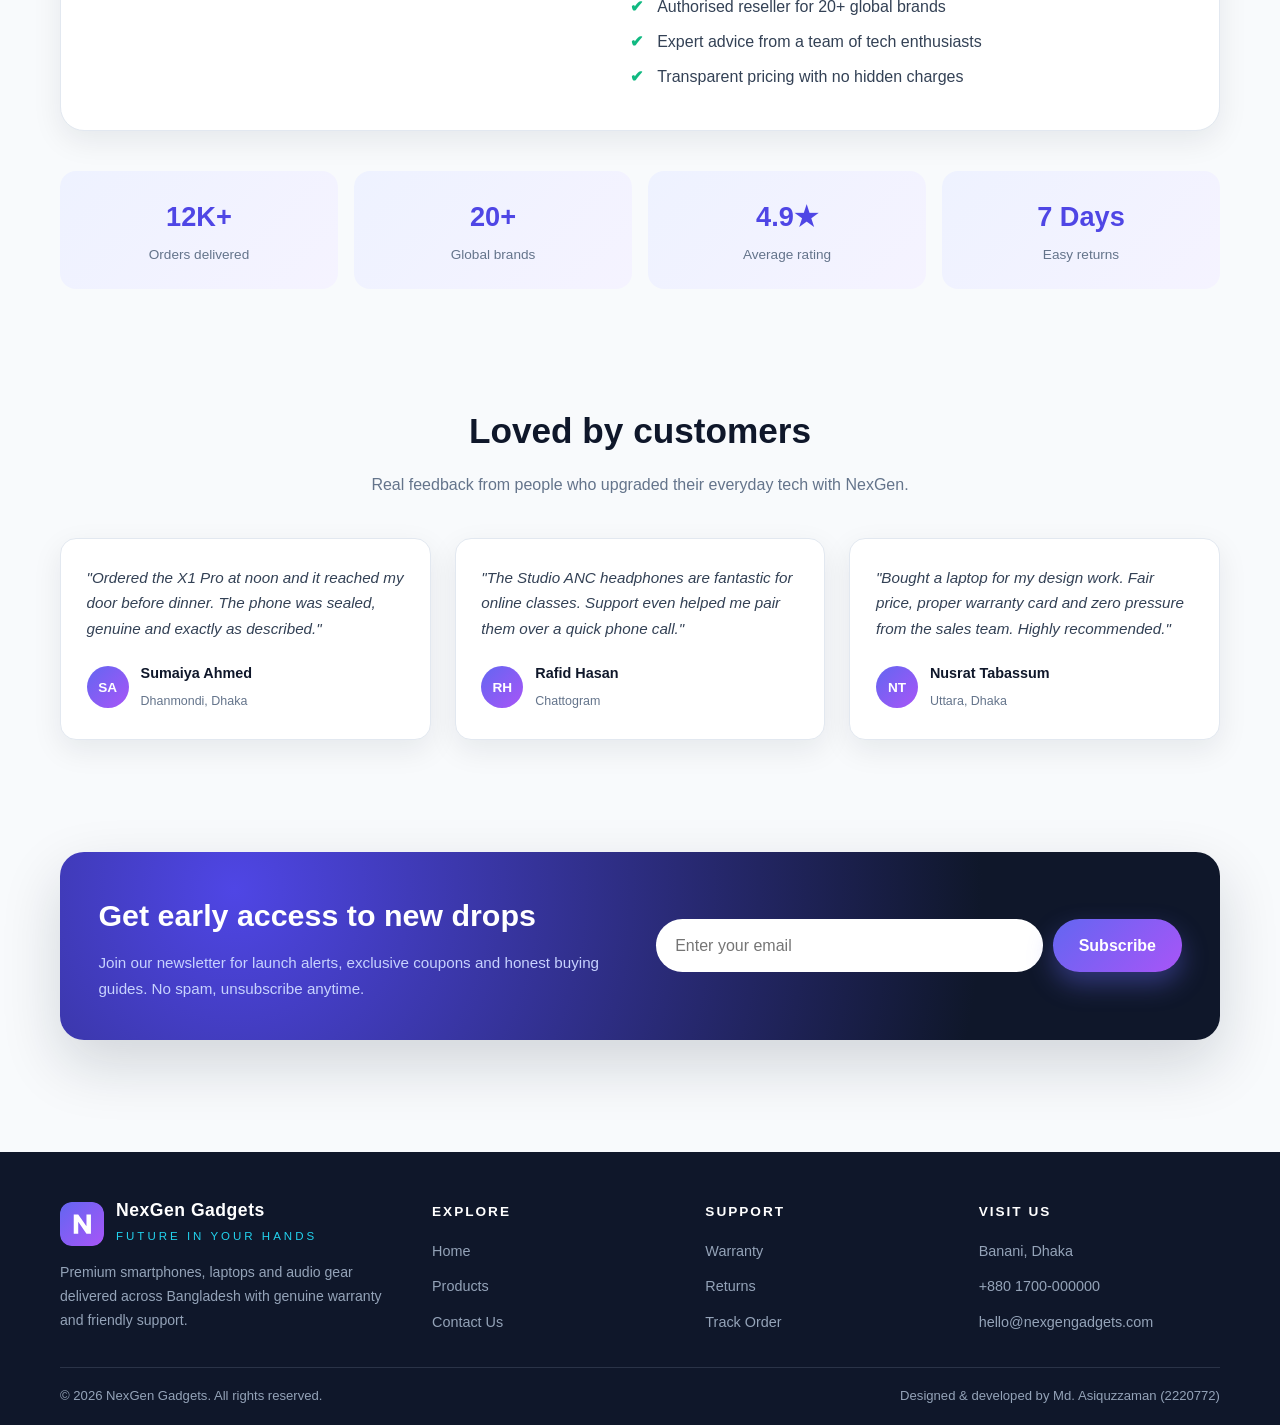
==== commit 7345be45: "Use real photography across home and contact pages" ====
--- a/index.html
+++ b/index.html
@@ -52,7 +52,7 @@
                 </div>
             </div>
             <div class="hero-media">
-                <img src="images/hero.svg" alt="Premium NexGen wireless headphones">
+                <img src="https://images.unsplash.com/photo-1505740420928-5e560c06d30e?w=1000&amp;q=85" alt="Photograph of over-ear headphones on a bright yellow background">
                 <div class="hero-badge">
                     <span class="dot"></span>
                     <div>
@@ -90,7 +90,7 @@
         <section class="container section" aria-labelledby="story-title">
             <div class="story">
                 <div class="story-media">
-                    <img src="images/contact-store.svg" alt="NexGen Gadgets flagship store at night">
+                    <img src="https://images.unsplash.com/photo-1497366754035-f200968a6e72?w=900&amp;q=80" alt="Photograph of a modern workspace with glass walls" loading="lazy">
                 </div>
                 <div class="story-body">
                     <h2 id="story-title">A gadget store built around people</h2>
@@ -165,9 +165,10 @@
                     <h2>Get early access to new drops</h2>
                     <p>Join our newsletter for launch alerts, exclusive coupons and honest buying guides. No spam, unsubscribe anytime.</p>
                 </div>
-                <form class="newsletter-form" onsubmit="return subscribeNewsletter()">
+                <form class="newsletter-form" name="newsletter" method="POST" data-netlify="true" onsubmit="return subscribeNewsletter()">
+                    <input type="hidden" name="form-name" value="newsletter">
                     <label class="sr-only" for="newsletterEmail">Email address</label>
-                    <input type="email" id="newsletterEmail" placeholder="Enter your email" required>
+                    <input type="email" id="newsletterEmail" name="email" placeholder="Enter your email" required>
                     <button type="button" class="btn btn-primary" onclick="subscribeNewsletter()">Subscribe</button>
                 </form>
             </div>
--- a/style.css
+++ b/style.css
@@ -277,6 +277,8 @@
 
 .hero-media img {
     width: 100%;
+    aspect-ratio: 4 / 3;
+    object-fit: cover;
     border-radius: 24px;
     box-shadow: var(--shadow-lg);
 }
@@ -395,6 +397,9 @@
 }
 
 .story-media img {
+    width: 100%;
+    aspect-ratio: 4 / 3;
+    object-fit: cover;
     border-radius: 18px;
 }
 
@@ -553,6 +558,8 @@
 
 .product-card .thumb img {
     width: 100%;
+    height: 210px;
+    object-fit: contain;
     border-radius: 12px;
 }
 
@@ -701,6 +708,8 @@
 
 .contact-media img {
     width: 100%;
+    height: 230px;
+    object-fit: cover;
 }
 
 .contact-media figcaption {
@@ -1061,3 +1070,75 @@
         padding: 1.6rem;
     }
 }
+
+/* ---------- Product filters ---------- */
+.filter-row {
+    display: flex;
+    align-items: center;
+    justify-content: space-between;
+    gap: 1rem;
+    flex-wrap: wrap;
+    margin-bottom: 1.6rem;
+}
+
+.search-input {
+    flex: 1 1 260px;
+    font: inherit;
+    color: var(--ink);
+    background: var(--surface);
+    border: 1px solid var(--line);
+    border-radius: 999px;
+    padding: 0.7rem 1.2rem;
+    outline: none;
+    box-shadow: var(--shadow);
+    transition: border-color 0.2s ease, box-shadow 0.2s ease;
+}
+
+.search-input:focus {
+    border-color: var(--brand);
+    box-shadow: 0 0 0 4px rgba(99, 102, 241, 0.15);
+}
+
+.filter-buttons {
+    display: flex;
+    flex-wrap: wrap;
+    gap: 0.5rem;
+}
+
+.chip {
+    font: inherit;
+    font-weight: 600;
+    font-size: 0.85rem;
+    cursor: pointer;
+    color: var(--ink-soft);
+    background: var(--surface);
+    border: 1px solid var(--line);
+    border-radius: 999px;
+    padding: 0.5rem 1rem;
+    transition: background 0.2s ease, color 0.2s ease, transform 0.2s ease;
+}
+
+.chip:hover {
+    transform: translateY(-2px);
+    border-color: var(--brand-light);
+}
+
+.chip.active {
+    background: linear-gradient(135deg, var(--brand), var(--violet));
+    color: #ffffff;
+    border-color: transparent;
+}
+
+.no-results {
+    text-align: center;
+    color: var(--muted);
+    background: var(--surface);
+    border: 1px dashed var(--line);
+    border-radius: var(--radius);
+    padding: 2rem;
+    margin-bottom: 1.5rem;
+}
+
+.product-card[hidden] {
+    display: none;
+}
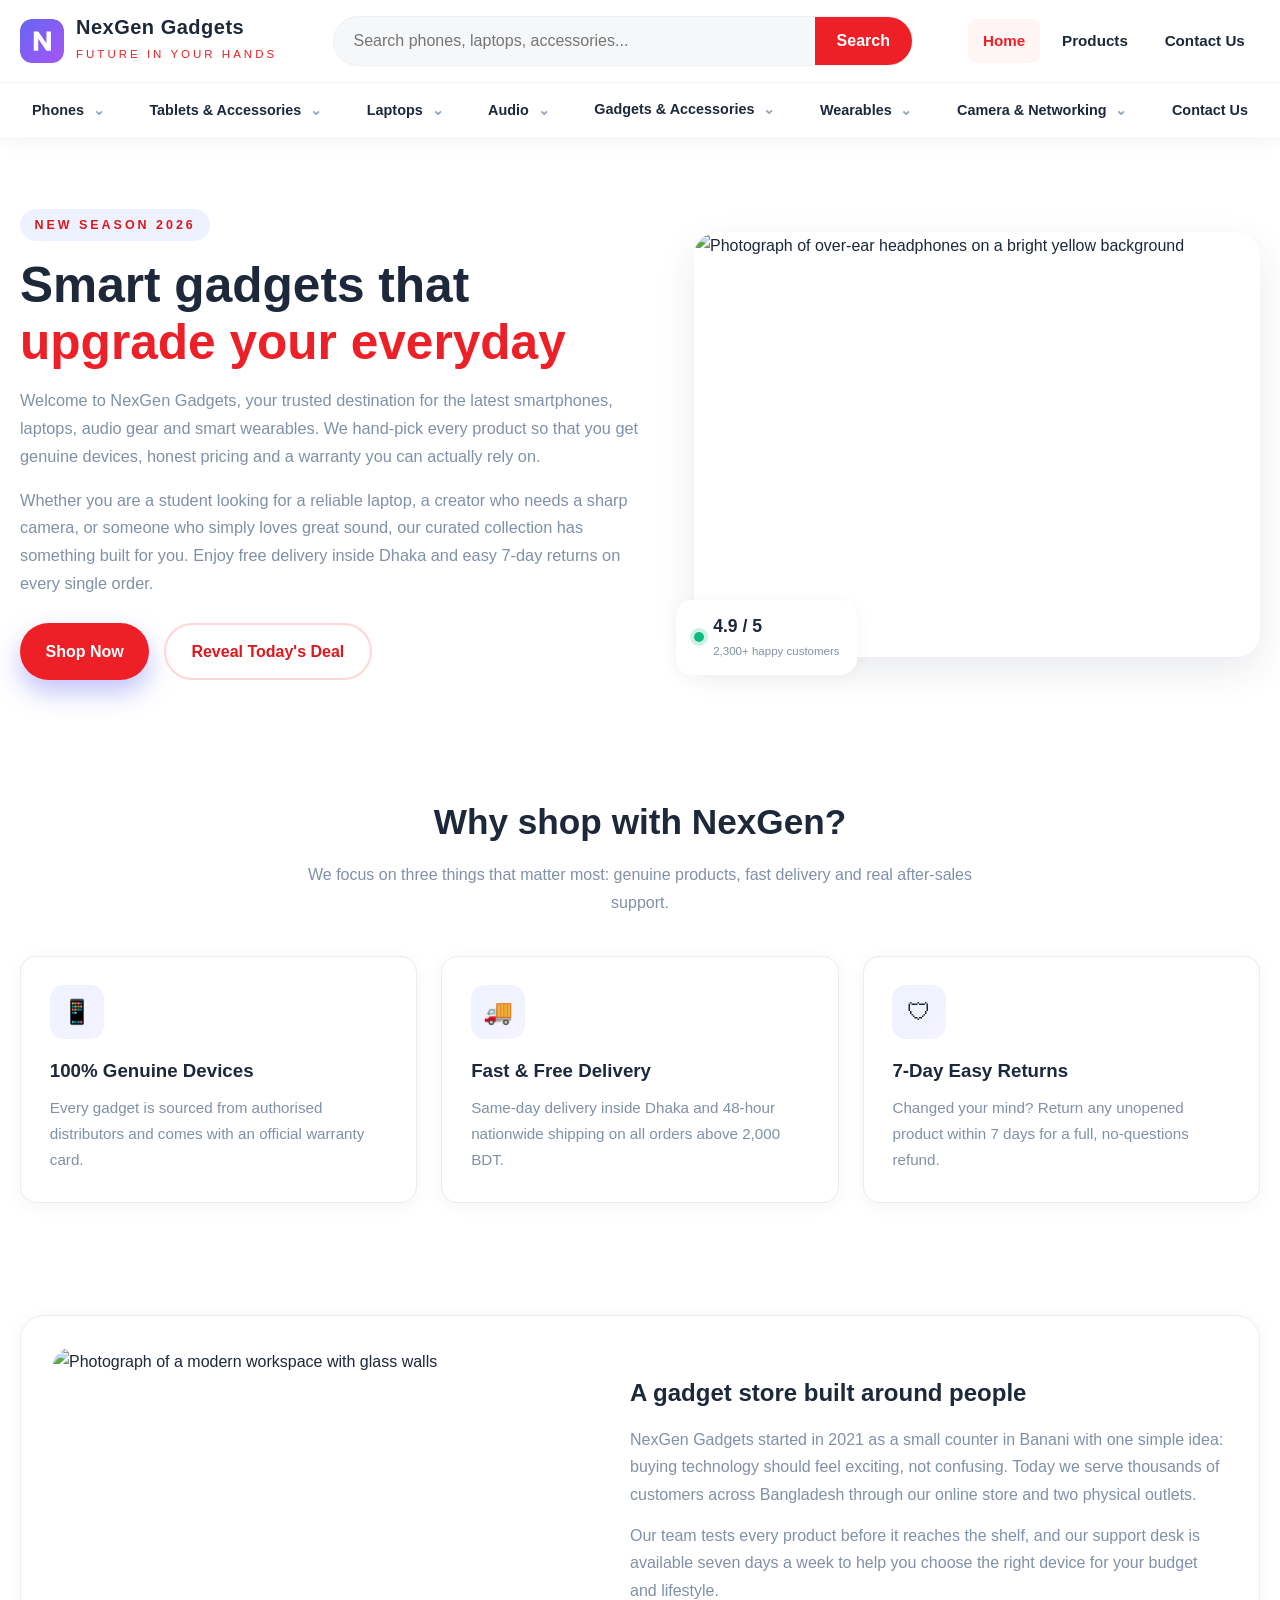
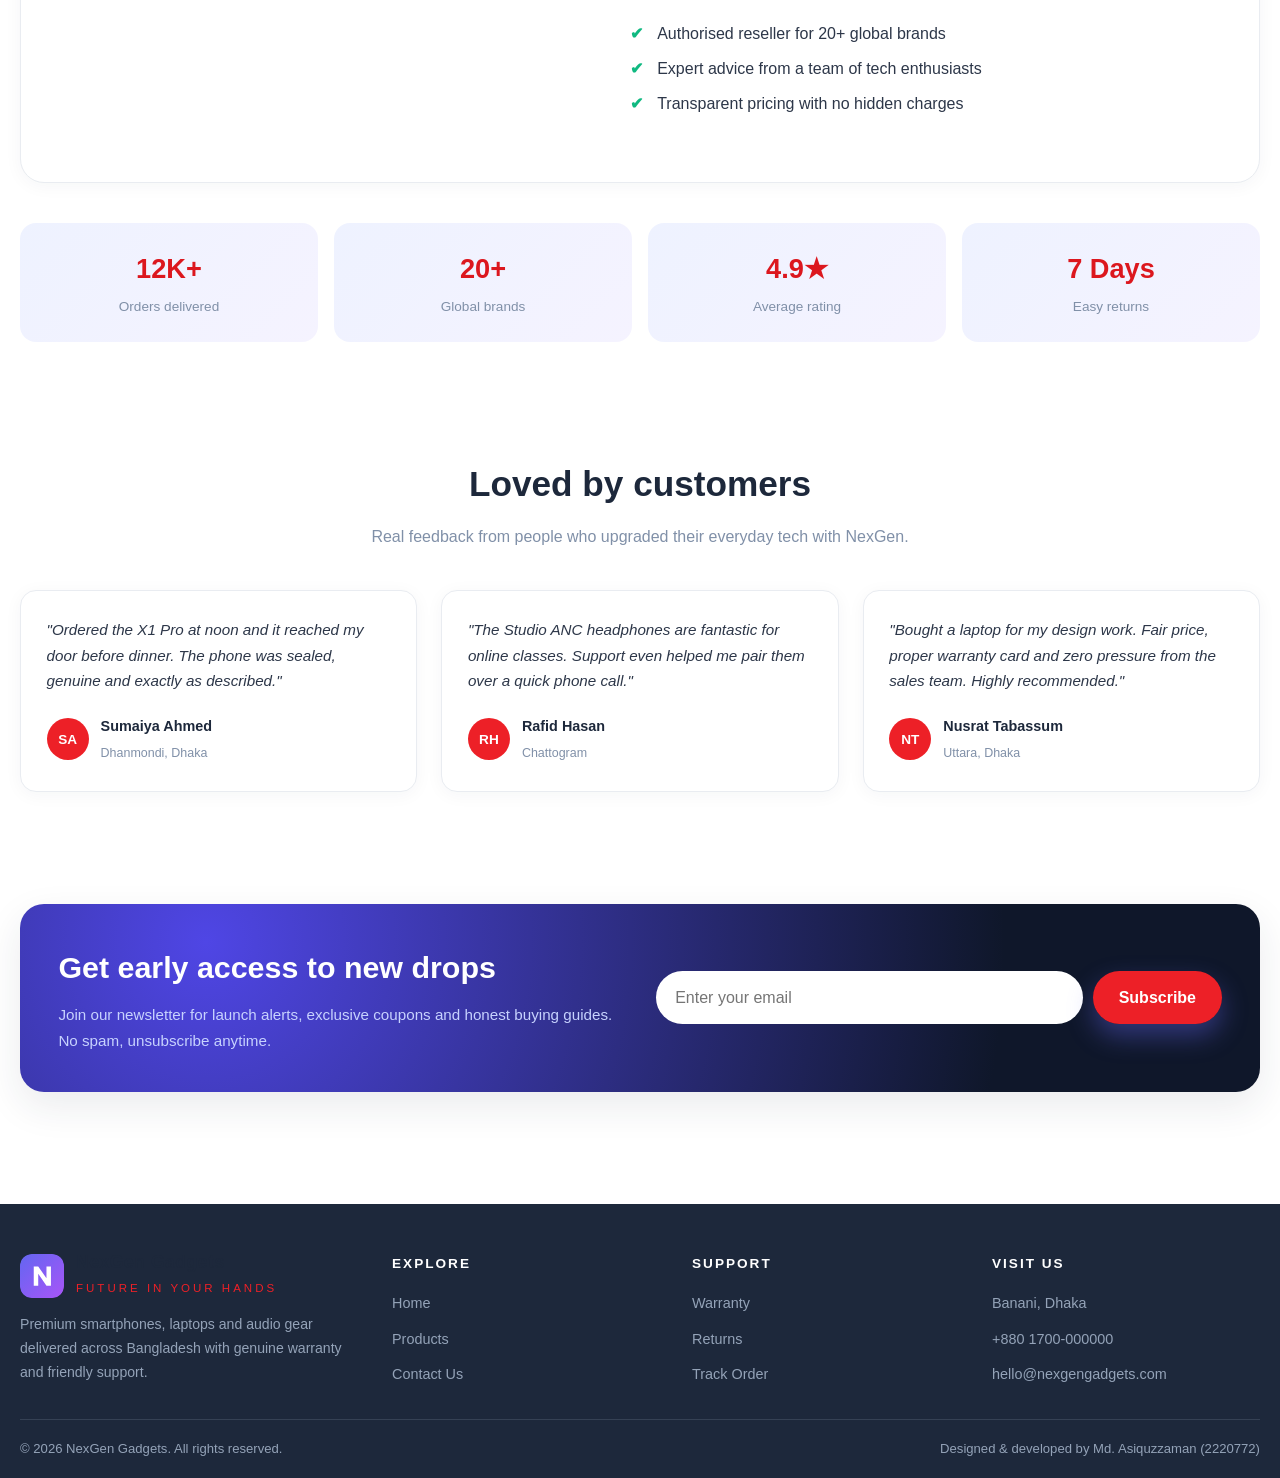
==== commit b6fe9894: "Redesign shared header with white retail navigation and category mega menu" ====
--- a/index.html
+++ b/index.html
@@ -6,6 +6,7 @@
     <meta name="description" content="NexGen Gadgets - premium smartphones, laptops, audio gear and wearables at the best prices in Bangladesh.">
     <title>NexGen Gadgets - Home</title>
     <link rel="stylesheet" href="style.css">
+    <link rel="stylesheet" href="retail.css">
 </head>
 <body>
 <!-- Md. Asiquzzaman, ID: 2220772 -->
--- a/retail.css
+++ b/retail.css
@@ -0,0 +1,270 @@
+/* NexGen retail refresh: clean white storefront inspired by the reference layout. */
+:root {
+    --brand: #ed2027;
+    --brand-dark: #dc171e;
+    --brand-light: #ffd5d7;
+    --accent: #ed2027;
+    --violet: #ed2027;
+    --ink: #1d283b;
+    --ink-soft: #2d3749;
+    --muted: #8090a8;
+    --bg: #ffffff;
+    --surface: #ffffff;
+    --line: #e9ecf1;
+    --shadow: 0 3px 18px rgba(28, 42, 68, 0.045);
+    --shadow-lg: 0 14px 38px rgba(28, 42, 68, 0.095);
+    --max: 1540px;
+}
+
+body {
+    background: #fff;
+    color: var(--ink);
+}
+
+.site-header {
+    background: #fff;
+    color: var(--ink);
+    box-shadow: 0 3px 20px rgba(28, 42, 68, 0.055);
+    backdrop-filter: none;
+}
+
+.header-inner {
+    min-height: 82px;
+    flex-wrap: nowrap;
+    padding: 0.75rem 0;
+}
+
+.brand {
+    flex: none;
+}
+
+.brand-text h1,
+.footer-brand .brand-text h1 {
+    color: var(--ink);
+}
+
+.brand-text span {
+    color: var(--brand);
+}
+
+.site-search {
+    flex: 1 1 450px;
+    max-width: 580px;
+    display: flex;
+    align-items: stretch;
+    background: #f6f7f9;
+    border: 1px solid #edf0f4;
+    border-radius: 999px;
+    overflow: hidden;
+    margin: 0 2rem;
+}
+
+.site-search:focus-within {
+    border-color: var(--brand);
+    box-shadow: 0 0 0 3px #ffe9e9;
+}
+
+.site-search input {
+    flex: 1;
+    min-width: 0;
+    padding: 0.65rem 1.25rem;
+    border: 0;
+    background: transparent;
+    font: inherit;
+    outline: 0;
+}
+
+.site-search button {
+    border: 0;
+    cursor: pointer;
+    padding: 0.55rem 1.35rem;
+    background: var(--brand);
+    color: #fff;
+    font: inherit;
+    font-weight: 700;
+    transition: background 0.2s ease;
+}
+
+.site-search button:hover {
+    background: #b30f15;
+}
+
+.navbar a {
+    color: var(--ink);
+    border-radius: 8px;
+}
+
+.navbar a:hover,
+.navbar a:focus-visible,
+.navbar a.active {
+    color: var(--brand);
+    background: #fff5f5;
+}
+
+.navbar a::after {
+    background: var(--brand);
+}
+
+.category-nav {
+    position: relative;
+    border-top: 1px solid #f1f2f4;
+    background: #fff;
+}
+
+.categories-inner {
+    min-height: 54px;
+    display: flex;
+    align-items: stretch;
+    justify-content: space-between;
+    gap: 0.1rem;
+}
+
+.categories-inner > a,
+.mega-toggle {
+    display: inline-flex;
+    align-items: center;
+    gap: 0.55rem;
+    white-space: nowrap;
+    padding: 0.85rem 0.75rem;
+    color: var(--ink);
+    background: transparent;
+    border: 0;
+    border-radius: 9px;
+    font: inherit;
+    font-weight: 650;
+    font-size: 0.9rem;
+    cursor: pointer;
+    transition: color 0.2s ease, background 0.2s ease;
+}
+
+.categories-inner > a:hover,
+.mega-toggle:hover,
+.mega.open .mega-toggle,
+.mega:hover .mega-toggle,
+.mega-toggle:focus-visible {
+    color: var(--brand);
+    background: #fff5f5;
+}
+
+.categories-inner span {
+    font-size: 0.9rem;
+    color: #92a4b9;
+}
+
+.mega-panel {
+    display: none;
+    position: absolute;
+    top: 100%;
+    left: 0;
+    right: 0;
+    z-index: 90;
+    background: #fff;
+    box-shadow: 0 24px 34px rgba(15, 23, 42, 0.12);
+    border-top: 1px solid var(--line);
+}
+
+.mega:hover .mega-panel,
+.mega:focus-within .mega-panel,
+.mega.open .mega-panel {
+    display: block;
+}
+
+.mega-grid {
+    display: grid;
+    grid-template-columns: repeat(6, minmax(0, 1fr));
+    gap: 2.3rem;
+    padding-top: 1.8rem;
+    padding-bottom: 1.8rem;
+}
+
+.mega-col h3 {
+    color: var(--ink);
+    font-size: 0.94rem;
+    margin-bottom: 0.35rem;
+}
+
+.mega-col a {
+    display: block;
+    padding: 0.55rem 0;
+    border-bottom: 1px solid #fde1e2;
+    color: var(--ink);
+    font-size: 0.88rem;
+    transition: color 0.2s ease, padding-left 0.2s ease;
+}
+
+.mega-col a:hover,
+.mega-col a:focus-visible {
+    color: var(--brand);
+    padding-left: 4px;
+}
+
+.mega-foot {
+    display: flex;
+    justify-content: space-between;
+    flex-wrap: wrap;
+    gap: 0.75rem;
+    border-top: 1px solid var(--line);
+    padding-top: 1rem;
+    padding-bottom: 1rem;
+    font-size: 0.83rem;
+    color: #91a0b6;
+}
+
+.mega-foot strong {
+    color: var(--ink);
+}
+
+.mega-foot a {
+    color: var(--brand);
+    font-weight: 700;
+}
+
+@media (max-width: 1100px) {
+    .categories-inner {
+        flex-wrap: wrap;
+        justify-content: center;
+    }
+
+    .mega-grid {
+        grid-template-columns: repeat(3, minmax(0, 1fr));
+    }
+}
+
+@media (max-width: 720px) {
+    .header-inner {
+        min-height: 0;
+        flex-wrap: wrap;
+        justify-content: space-between;
+        text-align: left;
+    }
+
+    .site-search {
+        flex-basis: 100%;
+        max-width: none;
+        margin: 0;
+        order: 3;
+    }
+
+    .navbar a {
+        padding: 0.4rem 0.5rem;
+        font-size: 0.82rem;
+    }
+
+    .categories-inner > a,
+    .mega-toggle {
+        padding: 0.55rem 0.6rem;
+        font-size: 0.79rem;
+    }
+
+    .mega-panel {
+        position: fixed;
+        top: 150px;
+        max-height: calc(100vh - 150px);
+        overflow-y: auto;
+    }
+
+    .mega-grid {
+        grid-template-columns: repeat(2, minmax(0, 1fr));
+        gap: 1rem;
+    }
+}
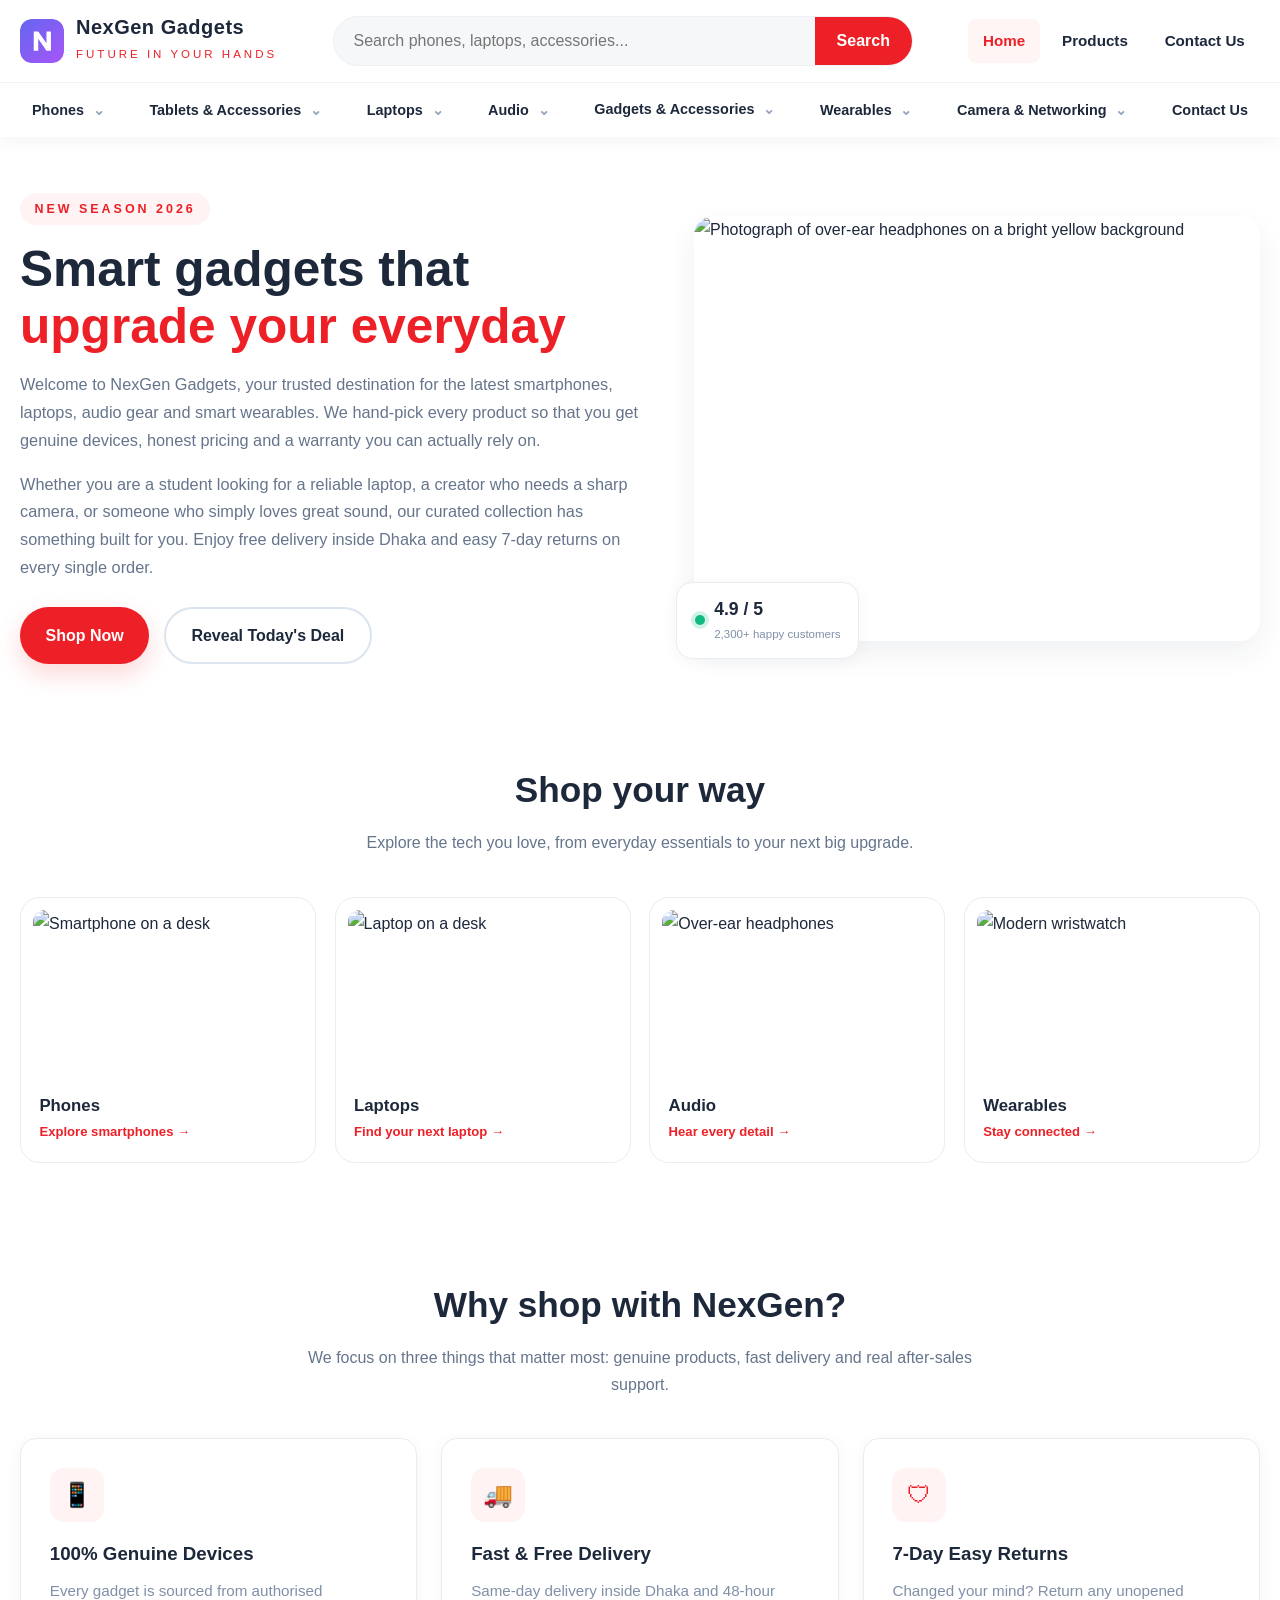
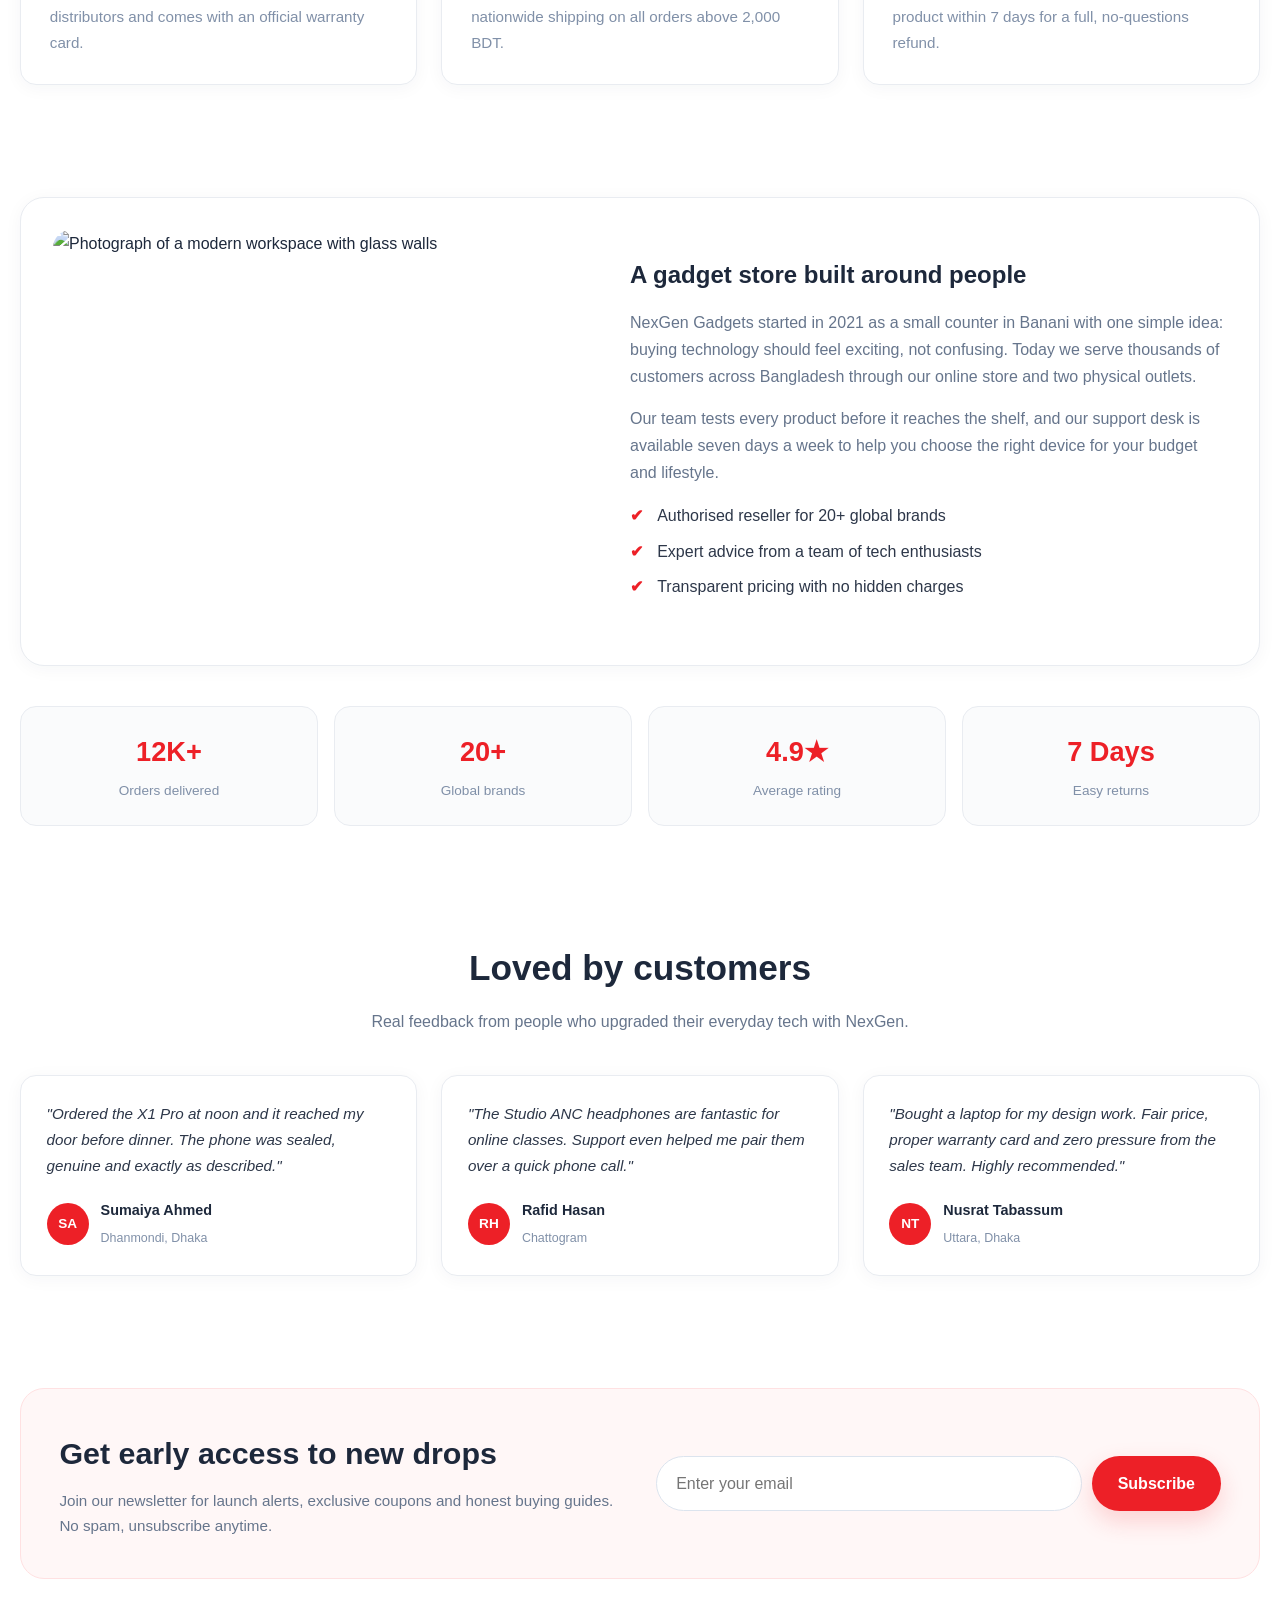
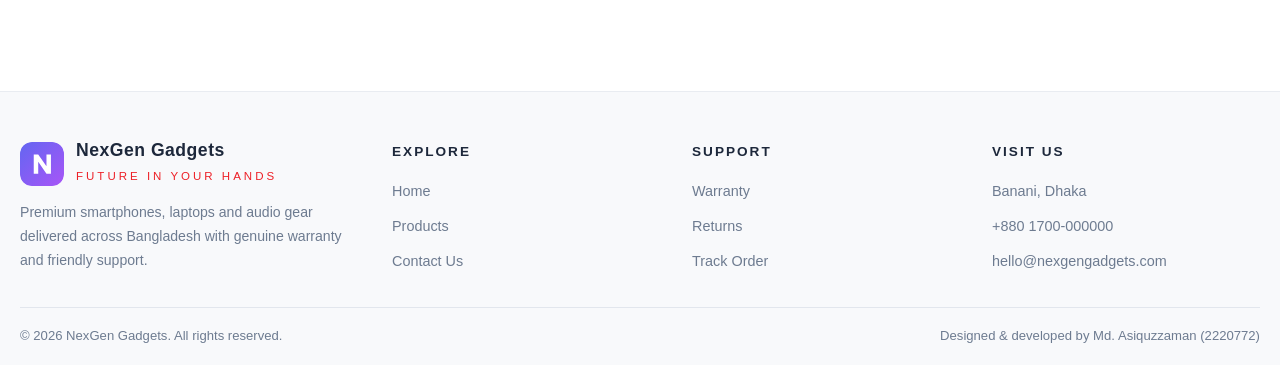
==== commit fd35f3c2: "Align home, contact and footer with white retail theme" ====
--- a/index.html
+++ b/index.html
@@ -64,6 +64,31 @@
             </div>
         </section>
 
+        <section class="container section category-section" aria-labelledby="categories-title">
+            <div class="section-head">
+                <h2 id="categories-title">Shop your way</h2>
+                <p>Explore the tech you love, from everyday essentials to your next big upgrade.</p>
+            </div>
+            <div class="category-tiles">
+                <a class="category-tile" href="products.html?category=smartphone">
+                    <img src="https://images.unsplash.com/photo-1511707171634-5f897ff02aa9?w=500&amp;q=75" alt="Smartphone on a desk" loading="lazy">
+                    <strong>Phones</strong><span>Explore smartphones &rarr;</span>
+                </a>
+                <a class="category-tile" href="products.html?category=laptop">
+                    <img src="https://images.unsplash.com/photo-1496181133206-80ce9b88a853?w=500&amp;q=75" alt="Laptop on a desk" loading="lazy">
+                    <strong>Laptops</strong><span>Find your next laptop &rarr;</span>
+                </a>
+                <a class="category-tile" href="products.html?category=audio">
+                    <img src="https://images.unsplash.com/photo-1505740420928-5e560c06d30e?w=500&amp;q=75" alt="Over-ear headphones" loading="lazy">
+                    <strong>Audio</strong><span>Hear every detail &rarr;</span>
+                </a>
+                <a class="category-tile" href="products.html?category=wearable">
+                    <img src="https://images.unsplash.com/photo-1523275335684-37898b6baf30?w=500&amp;q=75" alt="Modern wristwatch" loading="lazy">
+                    <strong>Wearables</strong><span>Stay connected &rarr;</span>
+                </a>
+            </div>
+        </section>
+
         <section class="container section" aria-labelledby="why-title">
             <div class="section-head">
                 <h2 id="why-title">Why shop with NexGen?</h2>
--- a/retail.css
+++ b/retail.css
@@ -268,3 +268,398 @@
         gap: 1rem;
     }
 }
+
+/* Product listing: airy white cards, strong price and outlined actions. */
+.page-banner {
+    background: #fff;
+    color: var(--ink);
+    border-bottom: 1px solid var(--line);
+    padding: 2.5rem 0;
+}
+
+.page-banner h2 {
+    color: var(--ink);
+}
+
+.page-banner p {
+    color: #66758c;
+}
+
+.page-banner .pill {
+    color: var(--brand);
+    background: #fff5f5;
+    border: 1px solid #ffe1e2;
+}
+
+.product-grid {
+    grid-template-columns: repeat(5, minmax(0, 1fr));
+    gap: 1.15rem;
+}
+
+.product-card {
+    border: 1px solid #f0f1f3;
+    border-radius: 22px;
+    box-shadow: 0 2px 5px rgba(28, 42, 68, 0.035);
+    min-width: 0;
+}
+
+.product-card:hover {
+    transform: translateY(-4px);
+    box-shadow: 0 15px 34px rgba(28, 42, 68, 0.1);
+}
+
+.product-card .thumb {
+    height: 240px;
+    padding: 1rem;
+    background: #fff;
+    display: grid;
+    place-items: center;
+}
+
+.product-card .thumb img {
+    width: 100%;
+    height: 205px;
+    object-fit: contain;
+    border-radius: 10px;
+}
+
+.product-card:nth-child(-n+6) .thumb img {
+    object-fit: cover;
+}
+
+.product-body {
+    gap: 0.4rem;
+    padding: 1rem 1.15rem 1.15rem;
+}
+
+.product-body .tag {
+    color: var(--brand);
+    background: #fff4f4;
+    font-size: 0.67rem;
+}
+
+.product-body h3 {
+    color: #222;
+    font-size: 1rem;
+    line-height: 1.35;
+    min-height: 2.7em;
+}
+
+.product-body p {
+    color: #8090a4;
+    font-size: 0.83rem;
+    line-height: 1.5;
+}
+
+.price-row {
+    margin: 0.4rem 0 0.65rem;
+}
+
+.price {
+    color: #202020;
+    font-size: 1.23rem;
+    font-weight: 800;
+}
+
+.rating {
+    display: none;
+}
+
+.product-actions {
+    display: flex;
+    gap: 0.55rem;
+    align-items: center;
+}
+
+.btn-buy,
+.btn-cart {
+    color: var(--ink);
+    background: #fff;
+    border: 1px solid #dce4ee;
+    box-shadow: none;
+    font-weight: 700;
+    height: 44px;
+}
+
+.btn-buy {
+    flex: 1;
+    padding: 0.5rem;
+}
+
+.btn-cart {
+    flex: none;
+    width: 44px;
+    padding: 0;
+    font-size: 1.1rem;
+}
+
+.btn-buy:hover,
+.btn-cart:hover {
+    color: #fff;
+    background: var(--brand);
+    border-color: var(--brand);
+}
+
+.btn-primary {
+    background: var(--brand);
+    box-shadow: 0 10px 24px rgba(237, 32, 39, 0.18);
+}
+
+.btn-primary:hover {
+    background: #d4141b;
+    box-shadow: 0 12px 25px rgba(237, 32, 39, 0.26);
+}
+
+.btn-outline {
+    color: var(--ink);
+    border-color: #dce4ee;
+    background: #fff;
+}
+
+.btn-outline:hover {
+    border-color: var(--brand);
+    background: #fff5f5;
+    color: var(--brand);
+}
+
+.cart-pill {
+    box-shadow: none;
+}
+
+.cart-pill span,
+.chip.active {
+    background: var(--brand);
+}
+
+.search-input {
+    box-shadow: none;
+}
+
+.search-input:focus {
+    border-color: var(--brand);
+    box-shadow: 0 0 0 3px #ffe9e9;
+}
+
+.chip:hover {
+    border-color: var(--brand);
+    color: var(--brand);
+}
+
+.chip.active:hover {
+    color: #fff;
+}
+
+.toast {
+    border-left: 4px solid var(--brand);
+}
+
+@media (max-width: 1300px) {
+    .product-grid {
+        grid-template-columns: repeat(4, minmax(0, 1fr));
+    }
+}
+
+@media (max-width: 1000px) {
+    .product-grid {
+        grid-template-columns: repeat(3, minmax(0, 1fr));
+    }
+}
+
+@media (max-width: 660px) {
+    .product-grid {
+        grid-template-columns: repeat(2, minmax(0, 1fr));
+    }
+
+    .product-card .thumb {
+        height: 170px;
+    }
+
+    .product-card .thumb img {
+        height: 155px;
+    }
+}
+
+@media (max-width: 420px) {
+    .product-grid {
+        grid-template-columns: 1fr;
+    }
+}
+
+/* Home and contact: the same white, red-accented retail language. */
+.hero {
+    padding-top: 3.5rem;
+}
+
+.hero-text .eyebrow {
+    color: var(--brand);
+    background: #fff3f3;
+}
+
+.hero-text h2 span {
+    color: var(--brand);
+    background: none;
+}
+
+.hero-text p,
+.story-body p,
+.section-head p {
+    color: #66758c;
+}
+
+.hero-media img {
+    border-radius: 20px;
+    box-shadow: 0 12px 30px rgba(28, 42, 68, 0.07);
+}
+
+.hero-badge {
+    border: 1px solid var(--line);
+}
+
+.category-section {
+    padding-top: 2.5rem;
+}
+
+.category-tiles {
+    display: grid;
+    grid-template-columns: repeat(4, minmax(0, 1fr));
+    gap: 1.15rem;
+}
+
+.category-tile {
+    min-width: 0;
+    overflow: hidden;
+    background: #fff;
+    border: 1px solid #e9ecf1;
+    border-radius: 20px;
+    padding: 0.75rem;
+    transition: transform 0.2s ease, box-shadow 0.2s ease;
+}
+
+.category-tile:hover {
+    transform: translateY(-4px);
+    box-shadow: var(--shadow-lg);
+}
+
+.category-tile img {
+    width: 100%;
+    height: 170px;
+    object-fit: cover;
+    border-radius: 12px;
+    margin-bottom: 0.8rem;
+}
+
+.category-tile strong,
+.category-tile span {
+    display: block;
+    padding: 0 0.4rem;
+}
+
+.category-tile strong {
+    font-size: 1.05rem;
+    color: var(--ink);
+}
+
+.category-tile span {
+    color: var(--brand);
+    font-size: 0.82rem;
+    font-weight: 700;
+    padding-bottom: 0.4rem;
+}
+
+.feature-card,
+.story,
+.review-card,
+.contact-card,
+.contact-media figure {
+    border: 1px solid #e9ecf1;
+    box-shadow: var(--shadow);
+}
+
+.feature-icon,
+.info-list .ico {
+    color: var(--brand);
+    background: #fff3f3;
+}
+
+.story-list li::before {
+    color: var(--brand);
+}
+
+.stat {
+    background: #fafbfc;
+    border: 1px solid var(--line);
+}
+
+.stat strong {
+    color: var(--brand);
+}
+
+.avatar {
+    background: var(--brand);
+}
+
+.newsletter {
+    background: #fff7f7;
+    border: 1px solid #ffe1e2;
+    color: var(--ink);
+    box-shadow: none;
+}
+
+.newsletter p {
+    color: #66758c;
+}
+
+.newsletter-form input {
+    border: 1px solid #dce4ee;
+}
+
+.field input:focus,
+.field textarea:focus,
+.field select:focus {
+    border-color: var(--brand);
+    box-shadow: 0 0 0 3px #ffe9e9;
+}
+
+.site-footer {
+    background: #f8f9fb;
+    color: var(--ink);
+    border-top: 1px solid var(--line);
+}
+
+.footer-brand p,
+.footer-col a,
+.footer-bottom {
+    color: #6d7b90;
+}
+
+.footer-col h4 {
+    color: var(--ink);
+}
+
+.footer-col a:hover {
+    color: var(--brand);
+}
+
+.footer-bottom {
+    border-top-color: #e2e6ed;
+}
+
+@media (max-width: 900px) {
+    .category-tiles {
+        grid-template-columns: repeat(2, minmax(0, 1fr));
+    }
+}
+
+@media (max-width: 480px) {
+    .category-tile img {
+        height: 115px;
+    }
+
+    .category-tile strong {
+        font-size: 0.92rem;
+    }
+
+    .category-tile span {
+        font-size: 0.72rem;
+    }
+}
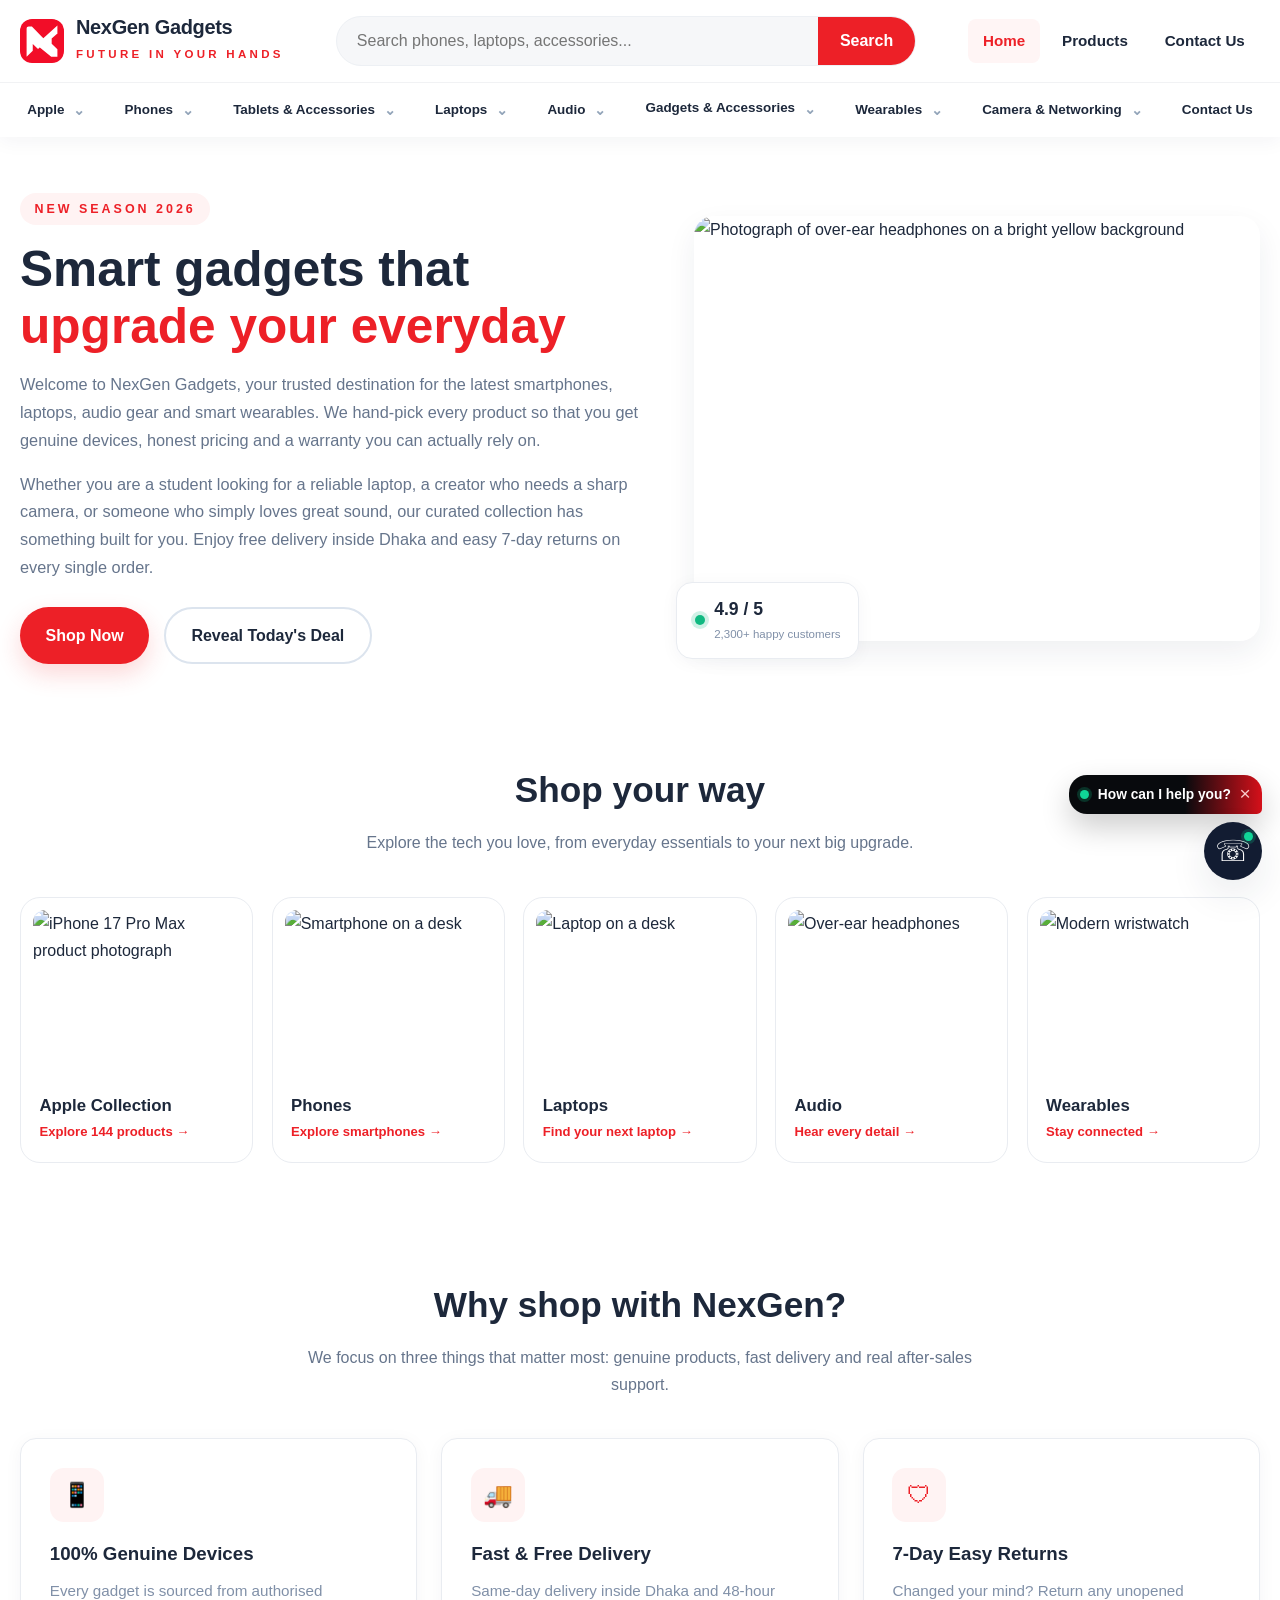
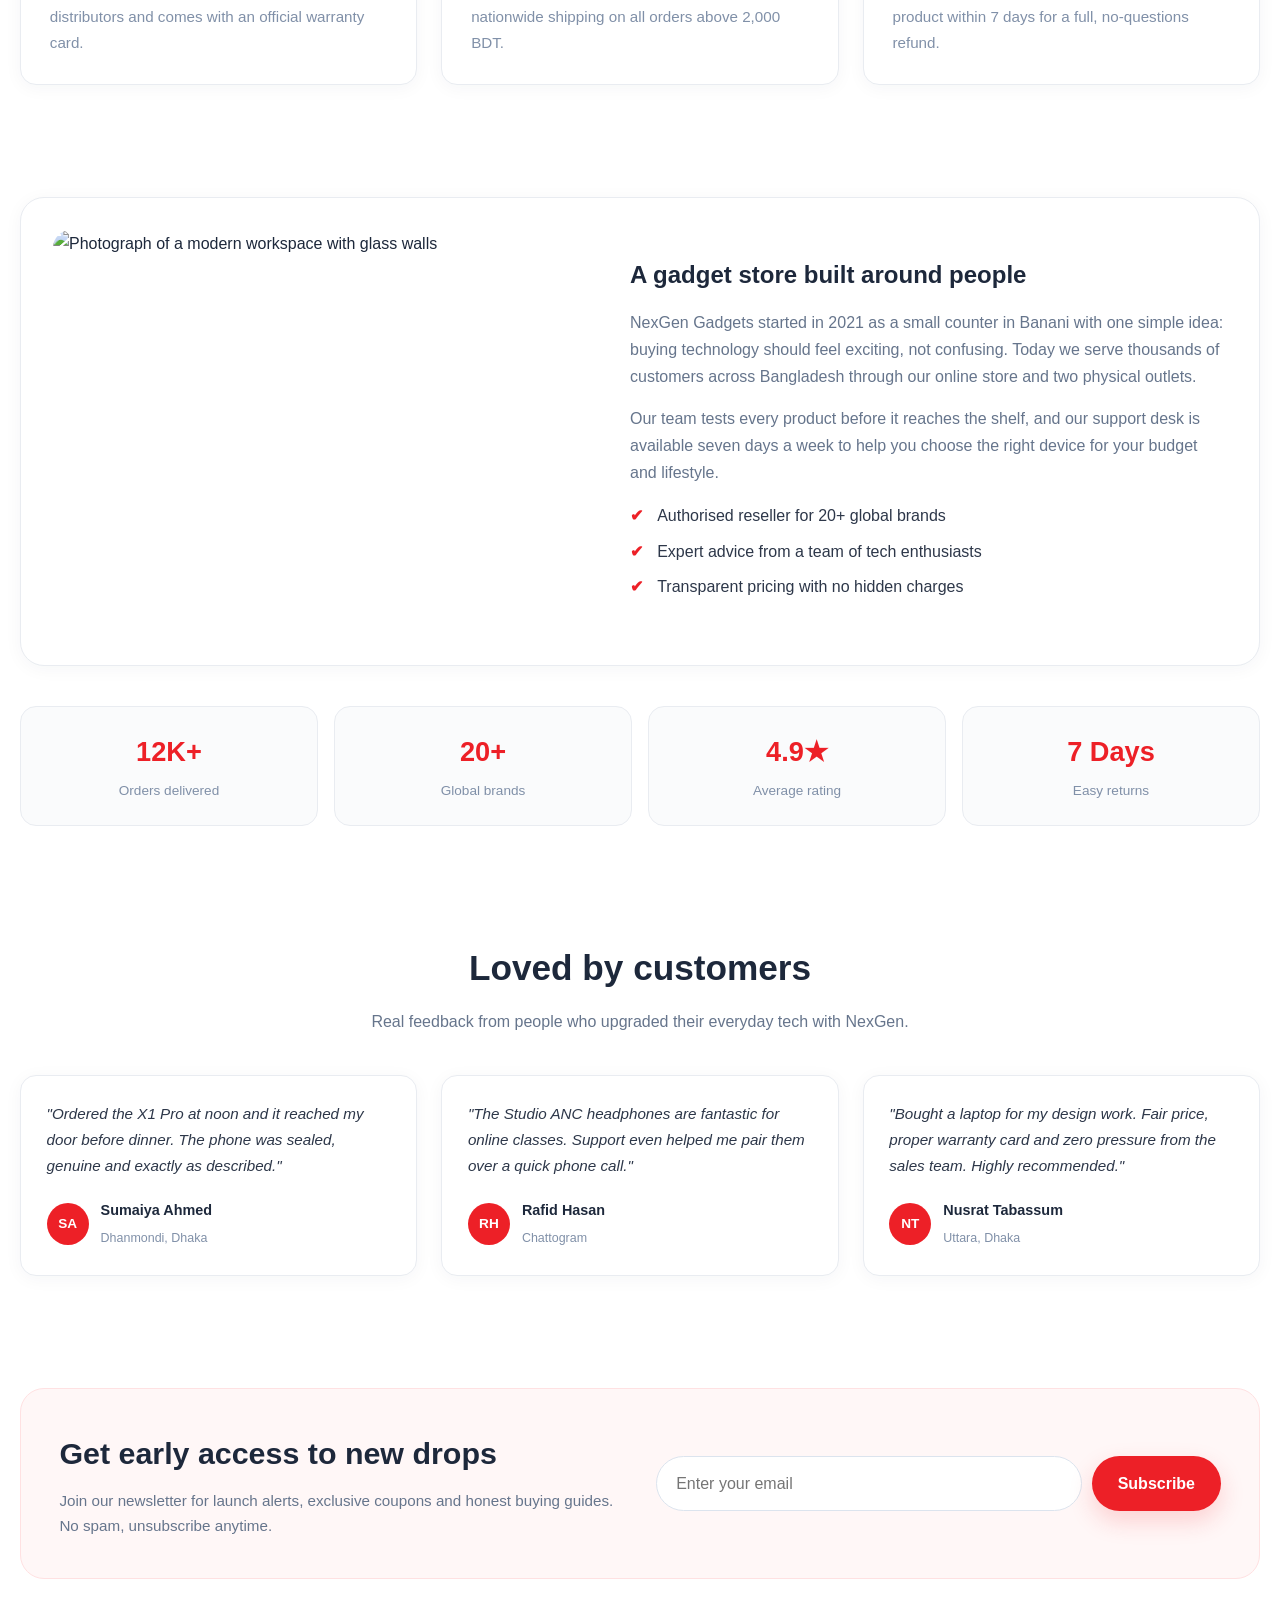
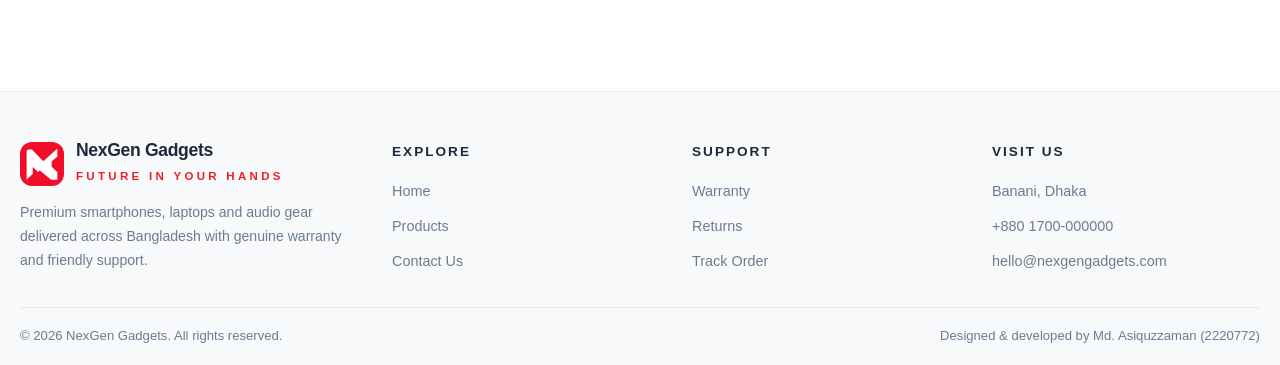
==== commit fda27c81: "Feature the 144-item Apple collection on the home page" ====
--- a/index.html
+++ b/index.html
@@ -70,6 +70,10 @@
                 <p>Explore the tech you love, from everyday essentials to your next big upgrade.</p>
             </div>
             <div class="category-tiles">
+                <a class="category-tile" href="products.html?category=apple">
+                    <img src="https://adminapi.applegadgetsbd.com/storage/media/medium/iPhone-17-Pro-Max-Silver-8139.jpg" alt="iPhone 17 Pro Max product photograph" loading="lazy">
+                    <strong>Apple Collection</strong><span>Explore 144 products &rarr;</span>
+                </a>
                 <a class="category-tile" href="products.html?category=smartphone">
                     <img src="https://images.unsplash.com/photo-1511707171634-5f897ff02aa9?w=500&amp;q=75" alt="Smartphone on a desk" loading="lazy">
                     <strong>Phones</strong><span>Explore smartphones &rarr;</span>
--- a/retail.css
+++ b/retail.css
@@ -41,10 +41,14 @@
 .brand-text h1,
 .footer-brand .brand-text h1 {
     color: var(--ink);
+    font-weight: 800;
+    letter-spacing: -0.35px;
 }
 
 .brand-text span {
     color: var(--brand);
+    font-weight: 700;
+    letter-spacing: 3.3px;
 }
 
 .site-search {
@@ -151,6 +155,14 @@
     color: #92a4b9;
 }
 
+@media (max-width: 1500px) {
+    .categories-inner > a,
+    .mega-toggle {
+        padding-inline: 0.45rem;
+        font-size: 0.84rem;
+    }
+}
+
 .mega-panel {
     display: none;
     position: absolute;
@@ -231,6 +243,10 @@
 }
 
 @media (max-width: 720px) {
+    .site-header {
+        position: relative;
+    }
+
     .header-inner {
         min-height: 0;
         flex-wrap: wrap;
@@ -267,9 +283,63 @@
         grid-template-columns: repeat(2, minmax(0, 1fr));
         gap: 1rem;
     }
+
+    .help-prompt {
+        display: none;
+    }
 }
 
 /* Product listing: airy white cards, strong price and outlined actions. */
+.products-page .page-banner {
+    padding: 1.2rem 0;
+}
+
+.products-page .page-banner .pill {
+    margin-bottom: 0.3rem;
+}
+
+.products-page .page-banner h2 {
+    font-size: clamp(1.45rem, 2vw, 1.9rem);
+    margin-bottom: 0.15rem;
+}
+
+.products-page .page-banner p {
+    max-width: 850px;
+    font-size: 0.85rem;
+    line-height: 1.45;
+}
+
+.products-page .section {
+    padding-top: 1.2rem;
+}
+
+.products-page .section > p:first-child {
+    max-width: 1100px !important;
+    margin-bottom: 0.8rem !important;
+    font-size: 0.85rem;
+}
+
+.products-page .section > .source-note {
+    max-width: 1100px;
+    margin: -0.35rem 0 0.9rem;
+    color: #718095;
+    font-size: 0.78rem;
+}
+
+.source-note a {
+    color: var(--brand);
+    font-weight: 700;
+    text-decoration: underline;
+}
+
+.products-page .product-toolbar {
+    margin-bottom: 0.75rem;
+}
+
+.products-page .filter-row {
+    margin-bottom: 1rem;
+}
+
 .page-banner {
     background: #fff;
     color: var(--ink);
@@ -338,6 +408,14 @@
     font-size: 0.67rem;
 }
 
+.apple-badge {
+    color: var(--brand);
+    font-size: 0.69rem;
+    font-weight: 800;
+    letter-spacing: 0.08em;
+    text-transform: uppercase;
+}
+
 .product-body h3 {
     color: #222;
     font-size: 1rem;
@@ -521,7 +599,7 @@
 
 .category-tiles {
     display: grid;
-    grid-template-columns: repeat(4, minmax(0, 1fr));
+    grid-template-columns: repeat(5, minmax(0, 1fr));
     gap: 1.15rem;
 }
 
@@ -663,3 +741,110 @@
         font-size: 0.72rem;
     }
 }
+
+/* Floating help bubble and back-to-top control from the reference. */
+.floating-tools {
+    position: fixed;
+    bottom: 20px;
+    right: 18px;
+    z-index: 95;
+    display: flex;
+    flex-direction: column;
+    align-items: flex-end;
+    gap: 0.75rem;
+}
+
+.back-top {
+    display: none;
+    width: 50px;
+    height: 50px;
+    border-radius: 50%;
+    border: 1px solid #dce4ee;
+    background: #fff;
+    color: var(--ink);
+    box-shadow: var(--shadow-lg);
+    font: inherit;
+    font-weight: 800;
+    font-size: 1.8rem;
+    cursor: pointer;
+}
+
+.back-top.visible {
+    display: block;
+}
+
+.help-wrap {
+    display: flex;
+    flex-direction: column;
+    align-items: flex-end;
+    gap: 0.5rem;
+}
+
+.help-prompt {
+    display: flex;
+    align-items: center;
+    gap: 0.55rem;
+    padding: 0.5rem 0.7rem;
+    border-radius: 18px 18px 5px 18px;
+    background: linear-gradient(90deg, #080a0d 60%, #d5101a);
+    box-shadow: 0 13px 30px rgba(0, 0, 0, 0.2);
+    color: #fff;
+    font-size: 0.86rem;
+    font-weight: 700;
+}
+
+.help-prompt[hidden] {
+    display: none;
+}
+
+.help-prompt a:hover {
+    text-decoration: underline;
+}
+
+.help-prompt button {
+    background: none;
+    border: 0;
+    color: #f9cccc;
+    font-size: 1.2rem;
+    cursor: pointer;
+}
+
+.online-dot {
+    display: inline-block;
+    flex: none;
+    width: 9px;
+    height: 9px;
+    border-radius: 50%;
+    background: #10d597;
+    box-shadow: 0 0 0 3px rgba(16, 213, 151, 0.2);
+}
+
+.help-button {
+    position: relative;
+    display: grid;
+    place-items: center;
+    width: 58px;
+    height: 58px;
+    border-radius: 50%;
+    background: #121c32;
+    color: #fff;
+    font-size: 1.8rem;
+    box-shadow: var(--shadow-lg);
+}
+
+.help-button .online-dot {
+    position: absolute;
+    top: 10px;
+    right: 9px;
+}
+
+@media (max-width: 480px) {
+    .floating-tools {
+        right: 10px;
+        bottom: 10px;
+    }
+
+    .help-prompt {
+        font-size: 0.74rem;
+    }
+}
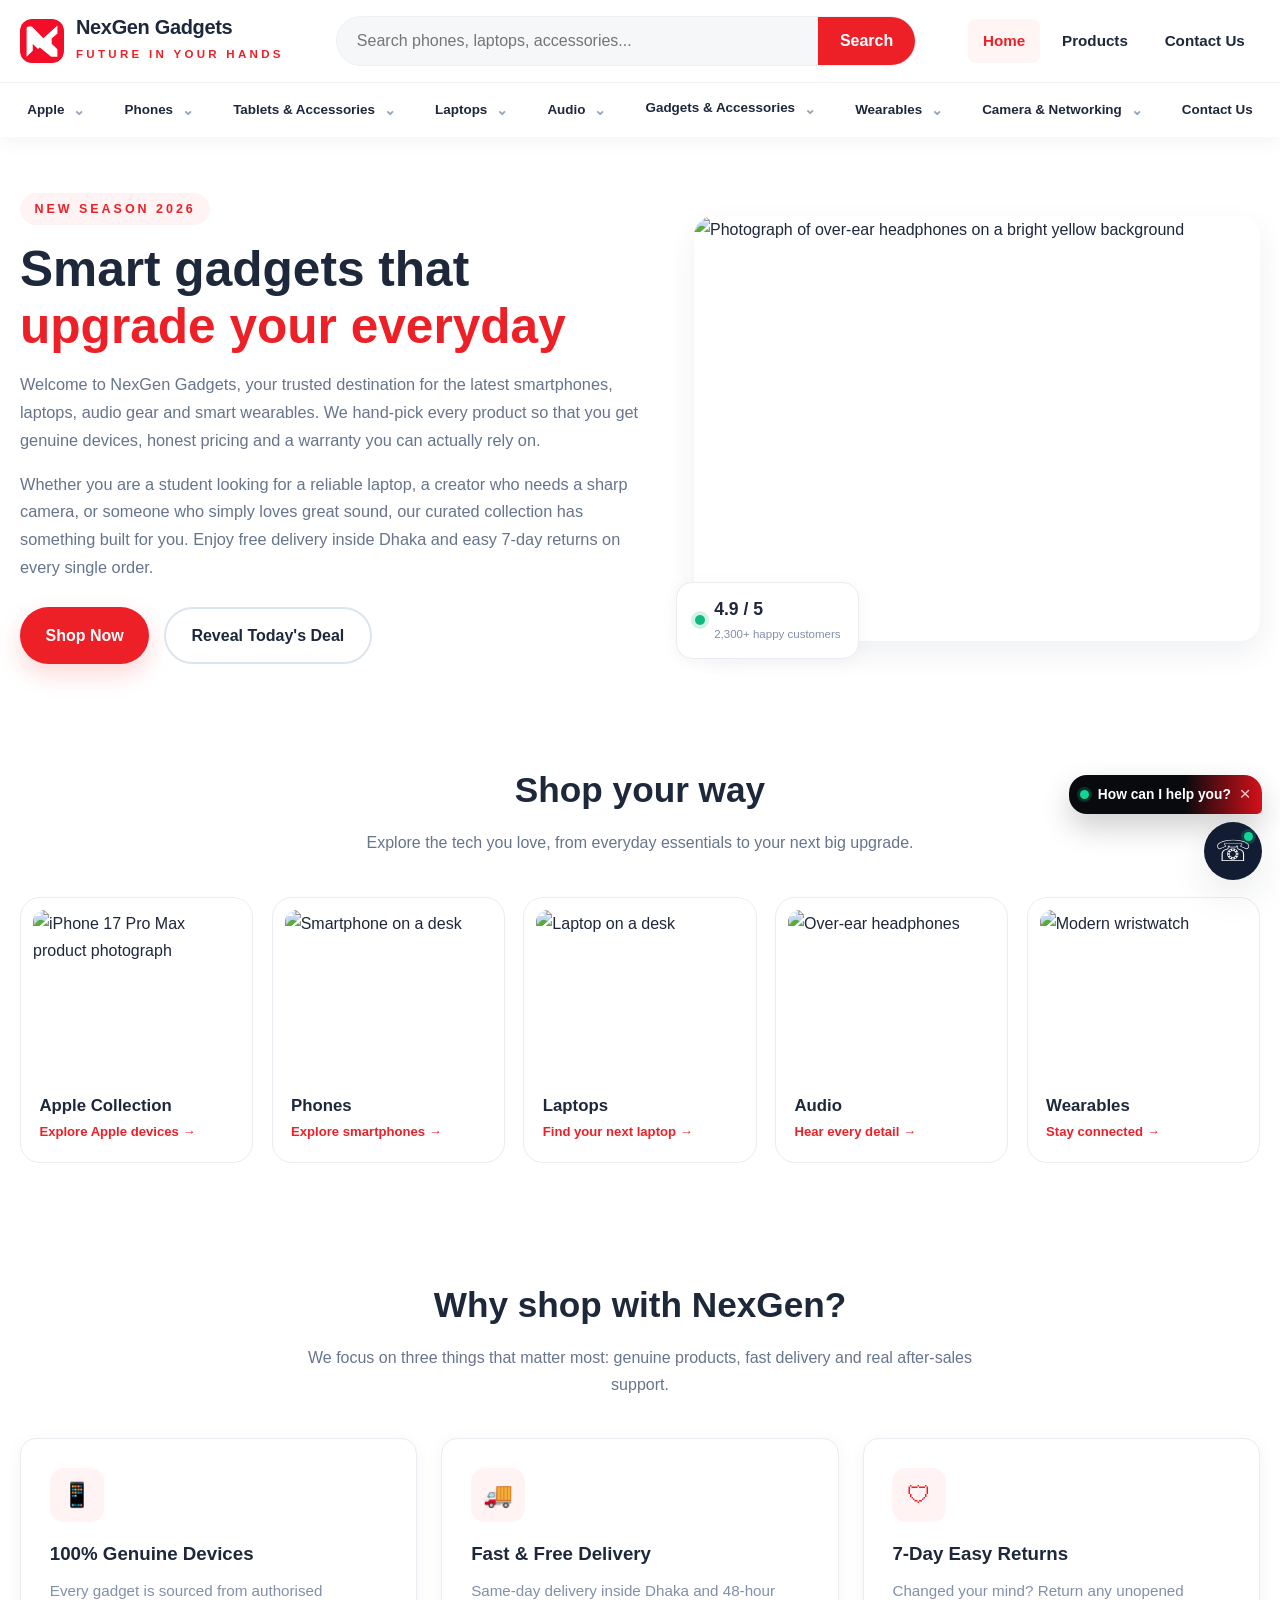
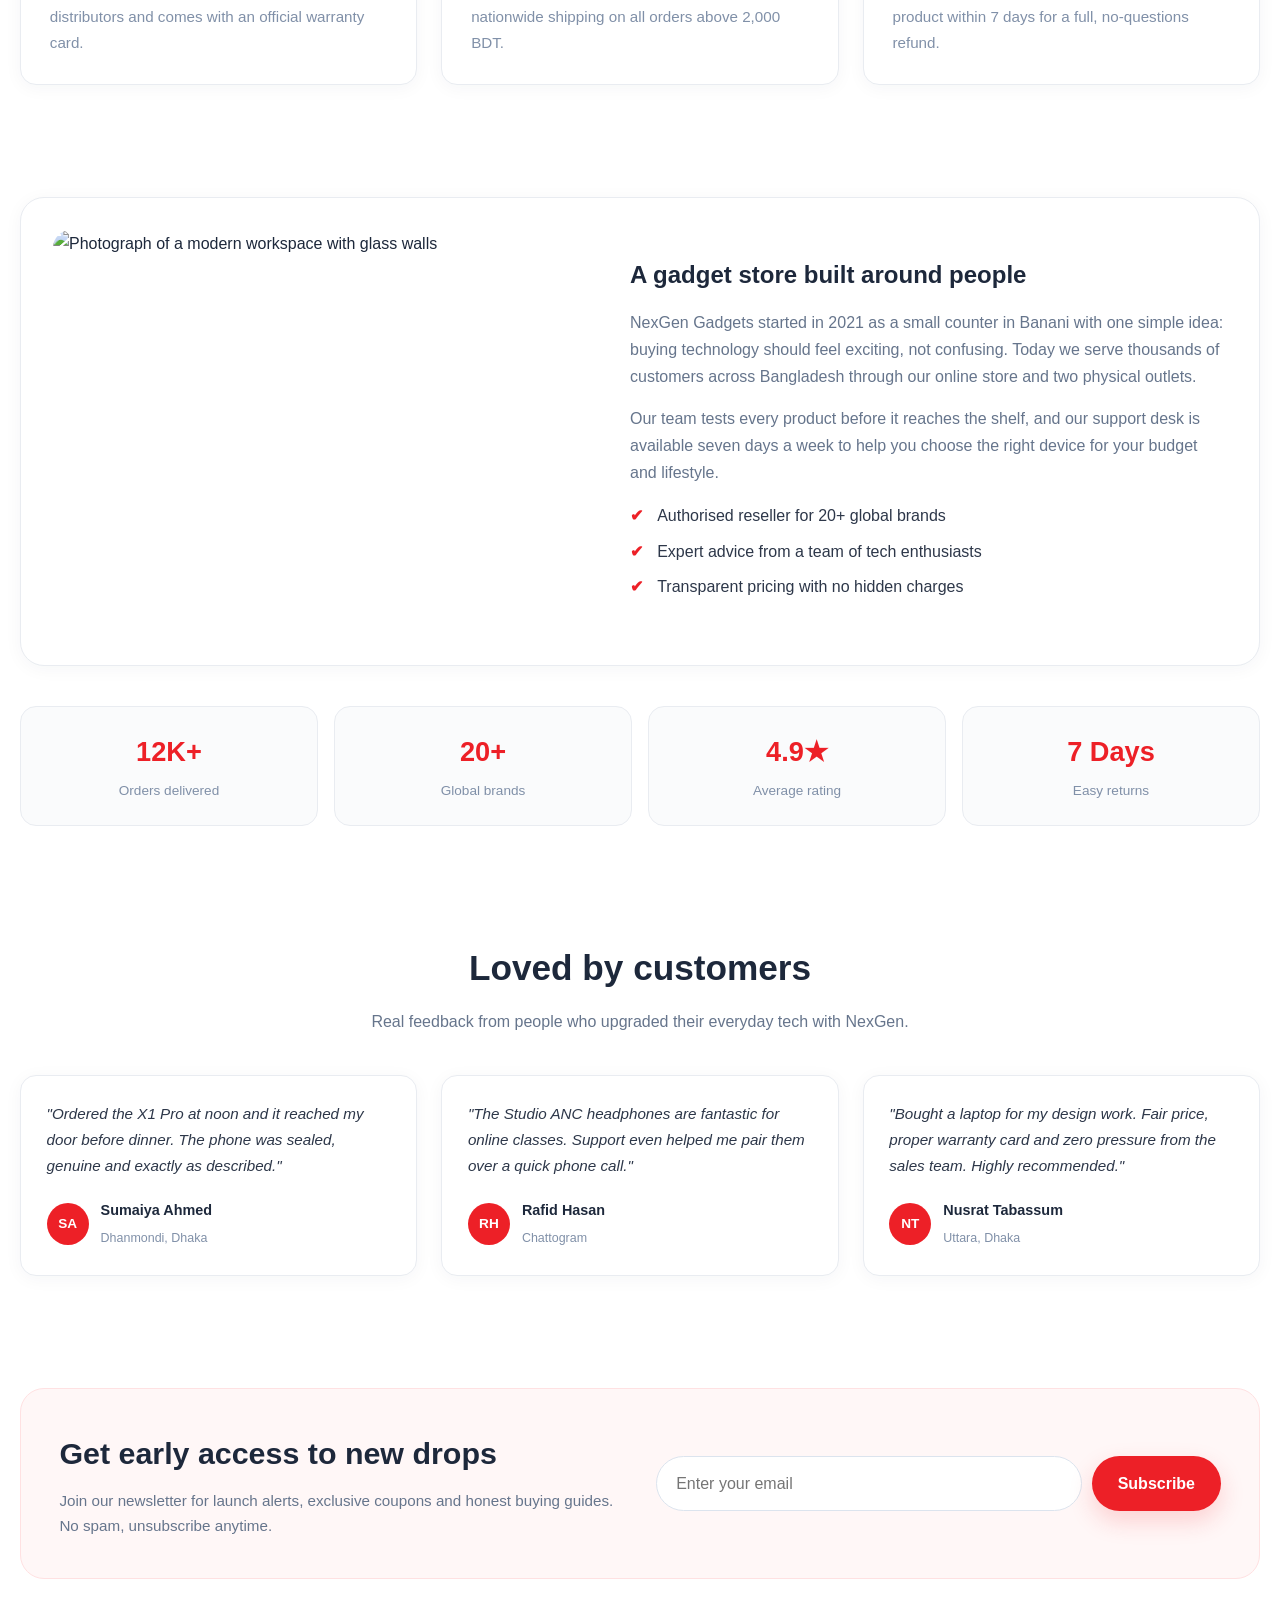
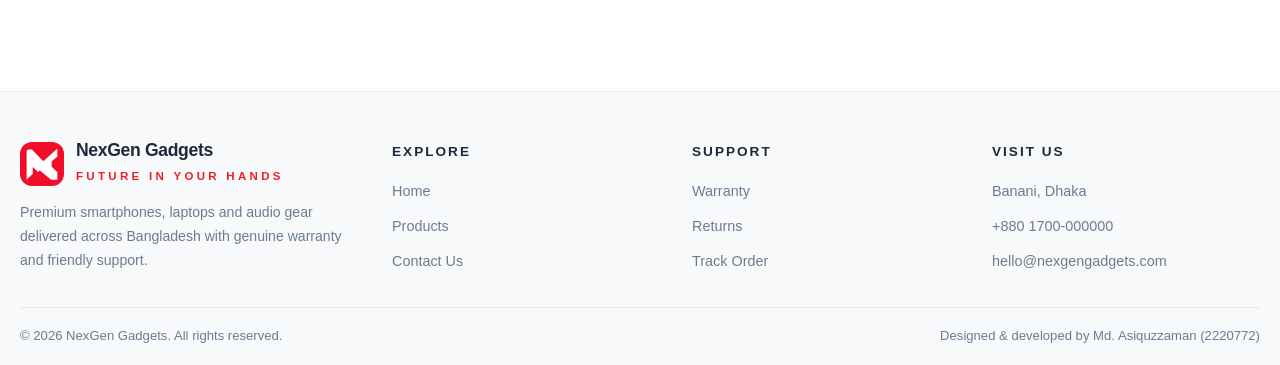
==== commit 0f7c5c74: "Show all Dazzle phones with source prices, availability and brand filter" ====
--- a/index.html
+++ b/index.html
@@ -72,7 +72,7 @@
             <div class="category-tiles">
                 <a class="category-tile" href="products.html?category=apple">
                     <img src="https://adminapi.applegadgetsbd.com/storage/media/medium/iPhone-17-Pro-Max-Silver-8139.jpg" alt="iPhone 17 Pro Max product photograph" loading="lazy">
-                    <strong>Apple Collection</strong><span>Explore 144 products &rarr;</span>
+                    <strong>Apple Collection</strong><span>Explore Apple devices &rarr;</span>
                 </a>
                 <a class="category-tile" href="products.html?category=smartphone">
                     <img src="https://images.unsplash.com/photo-1511707171634-5f897ff02aa9?w=500&amp;q=75" alt="Smartphone on a desk" loading="lazy">
--- a/retail.css
+++ b/retail.css
@@ -371,6 +371,8 @@
     border-radius: 22px;
     box-shadow: 0 2px 5px rgba(28, 42, 68, 0.035);
     min-width: 0;
+    content-visibility: auto;
+    contain-intrinsic-size: auto 450px;
 }
 
 .product-card:hover {
@@ -414,6 +416,34 @@
     font-weight: 800;
     letter-spacing: 0.08em;
     text-transform: uppercase;
+}
+
+.availability-badge {
+    display: inline-block;
+    align-self: flex-start;
+    padding: 0.18rem 0.6rem;
+    border-radius: 999px;
+    background: #fff3f3;
+    color: #ba2830;
+    font-size: 0.7rem;
+    font-weight: 700;
+}
+
+.brand-filter {
+    font: inherit;
+    font-size: 0.84rem;
+    font-weight: 650;
+    color: var(--ink);
+    background: #fff;
+    border: 1px solid #dce4ee;
+    border-radius: 999px;
+    padding: 0.55rem 0.9rem;
+    cursor: pointer;
+}
+
+.brand-filter:focus-visible {
+    border-color: var(--brand);
+    outline: 3px solid #ffe9e9;
 }
 
 .product-body h3 {
